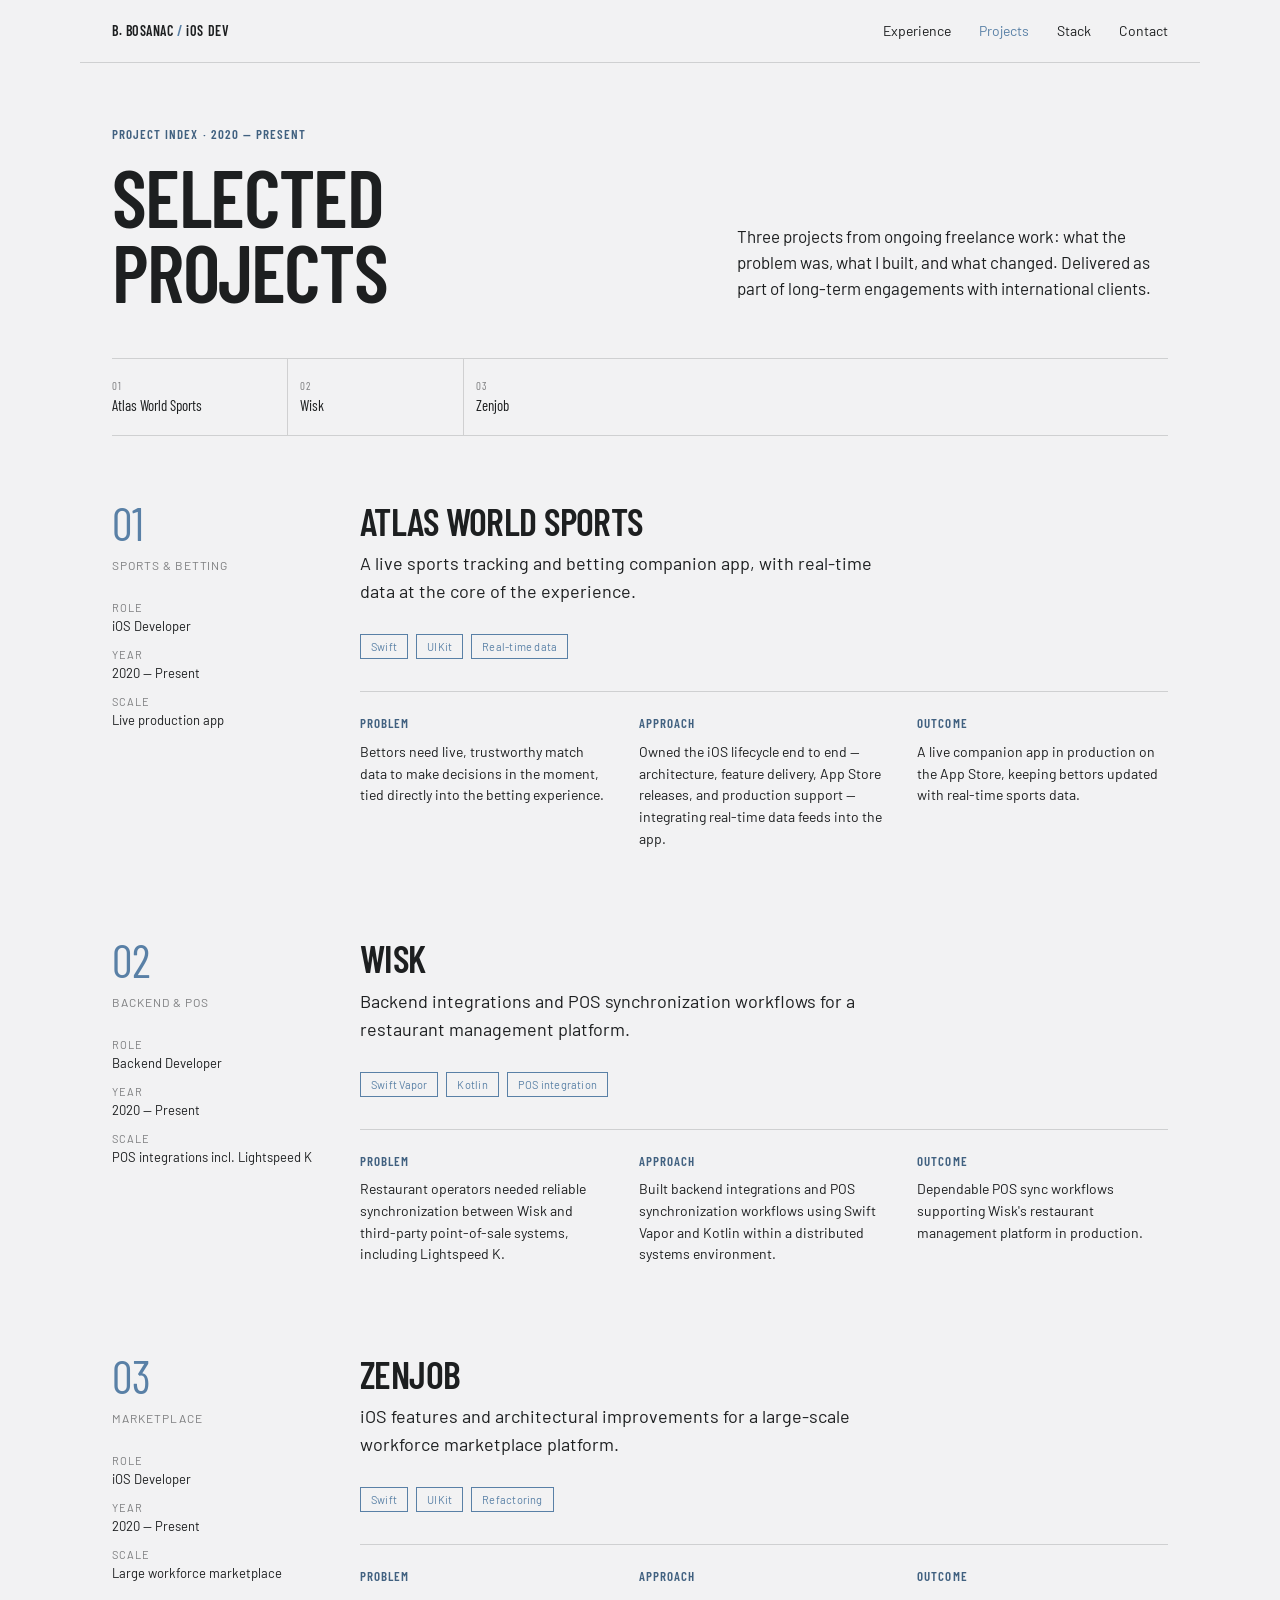
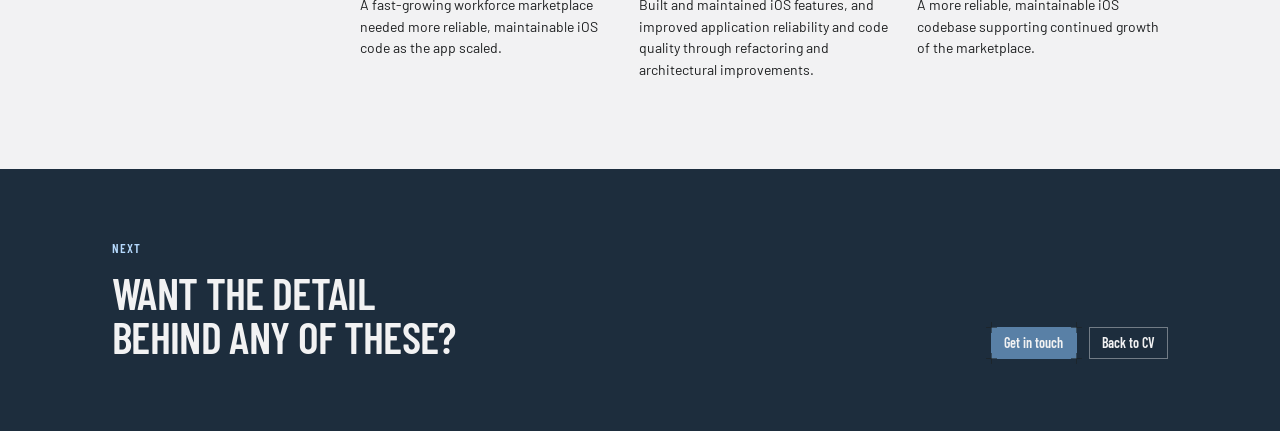
==== projects.html @ 83ad85c8 "Initial version of site" ====
<!DOCTYPE html>
<html lang="en">
<head>
<meta charset="utf-8">
<meta name="viewport" content="width=device-width, initial-scale=1">
<title>Projects — Bojan Bosanac</title>
<meta name="description" content="Three projects in detail: the problem, the approach, and what changed.">
<link rel="stylesheet" href="assets/styles.css">
<link rel="stylesheet" href="assets/site.css">
</head>
<body>
<div class="page">

  <nav class="nav site-nav wrap">
    <a class="nav-brand" href="index.html">B. BOSANAC<span class="slash"> /</span> iOS DEV</a>
    <div class="nav-links">
      <a href="index.html#experience">Experience</a>
      <a href="projects.html" aria-current="page">Projects</a>
      <a href="index.html#stack">Stack</a>
      <a href="index.html#contact">Contact</a>
    </div>
  </nav>

  <header class="wrap proj-header">
    <h6>Project index · 2020 — Present</h6>
    <div class="proj-header-grid">
      <h1 class="proj-title-big">Selected<br>projects</h1>
      <p class="proj-intro">Three projects from ongoing freelance work: what the problem was, what I built, and what changed. Delivered as part of long-term engagements with international clients.</p>
    </div>
  </header>

  <section class="wrap" style="padding-bottom: 64px;">
    <nav class="proj-index" aria-label="Project index">
      <a href="#p1"><span class="num text-muted">01</span>Atlas World Sports</a>
      <a href="#p2"><span class="num text-muted">02</span>Wisk</a>
      <a href="#p3"><span class="num text-muted">03</span>Zenjob</a>
    </nav>
  </section>

  <article id="p1" class="wrap proj">
    <div>
      <div class="proj-num">01</div>
      <div class="proj-kind text-muted">Sports &amp; Betting</div>
      <div class="proj-meta">
        <div><span class="label text-muted">Role</span>iOS Developer</div>
        <div><span class="label text-muted">Year</span>2020 — Present</div>
        <div><span class="label text-muted">Scale</span>Live production app</div>
      </div>
    </div>
    <div>
      <h2 class="proj-name">Atlas World Sports</h2>
      <p class="proj-lede">A live sports tracking and betting companion app, with real-time data at the core of the experience.</p>
      <div class="tag-row">
        <span class="tag tag-outline">Swift</span>
        <span class="tag tag-outline">UIKit</span>
        <span class="tag tag-outline">Real-time data</span>
      </div>
      <div class="pao">
        <div>
          <h6>Problem</h6>
          <p>Bettors need live, trustworthy match data to make decisions in the moment, tied directly into the betting experience.</p>
        </div>
        <div>
          <h6>Approach</h6>
          <p>Owned the iOS lifecycle end to end — architecture, feature delivery, App Store releases, and production support — integrating real-time data feeds into the app.</p>
        </div>
        <div>
          <h6>Outcome</h6>
          <p>A live companion app in production on the App Store, keeping bettors updated with real-time sports data.</p>
        </div>
      </div>
    </div>
  </article>

  <article id="p2" class="wrap proj">
    <div>
      <div class="proj-num">02</div>
      <div class="proj-kind text-muted">Backend &amp; POS</div>
      <div class="proj-meta">
        <div><span class="label text-muted">Role</span>Backend Developer</div>
        <div><span class="label text-muted">Year</span>2020 — Present</div>
        <div><span class="label text-muted">Scale</span>POS integrations incl. Lightspeed K</div>
      </div>
    </div>
    <div>
      <h2 class="proj-name">Wisk</h2>
      <p class="proj-lede">Backend integrations and POS synchronization workflows for a restaurant management platform.</p>
      <div class="tag-row">
        <span class="tag tag-outline">Swift Vapor</span>
        <span class="tag tag-outline">Kotlin</span>
        <span class="tag tag-outline">POS integration</span>
      </div>
      <div class="pao">
        <div>
          <h6>Problem</h6>
          <p>Restaurant operators needed reliable synchronization between Wisk and third-party point-of-sale systems, including Lightspeed K.</p>
        </div>
        <div>
          <h6>Approach</h6>
          <p>Built backend integrations and POS synchronization workflows using Swift Vapor and Kotlin within a distributed systems environment.</p>
        </div>
        <div>
          <h6>Outcome</h6>
          <p>Dependable POS sync workflows supporting Wisk's restaurant management platform in production.</p>
        </div>
      </div>
    </div>
  </article>

  <article id="p3" class="wrap proj">
    <div>
      <div class="proj-num">03</div>
      <div class="proj-kind text-muted">Marketplace</div>
      <div class="proj-meta">
        <div><span class="label text-muted">Role</span>iOS Developer</div>
        <div><span class="label text-muted">Year</span>2020 — Present</div>
        <div><span class="label text-muted">Scale</span>Large workforce marketplace</div>
      </div>
    </div>
    <div>
      <h2 class="proj-name">Zenjob</h2>
      <p class="proj-lede">iOS features and architectural improvements for a large-scale workforce marketplace platform.</p>
      <div class="tag-row">
        <span class="tag tag-outline">Swift</span>
        <span class="tag tag-outline">UIKit</span>
        <span class="tag tag-outline">Refactoring</span>
      </div>
      <div class="pao">
        <div>
          <h6>Problem</h6>
          <p>A fast-growing workforce marketplace needed more reliable, maintainable iOS code as the app scaled.</p>
        </div>
        <div>
          <h6>Approach</h6>
          <p>Built and maintained iOS features, and improved application reliability and code quality through refactoring and architectural improvements.</p>
        </div>
        <div>
          <h6>Outcome</h6>
          <p>A more reliable, maintainable iOS codebase supporting continued growth of the marketplace.</p>
        </div>
      </div>
    </div>
  </article>

  <section class="field-dark cta">
    <div class="wrap">
      <div>
        <h6>Next</h6>
        <h2>Want the detail<br>behind any of these?</h2>
      </div>
      <div class="btn-row">
        <a class="btn btn-primary blueprint" href="index.html#contact">
          Get in touch
          <i class="corner tl"></i><i class="corner tr"></i><i class="corner bl"></i><i class="corner br"></i>
        </a>
        <a class="btn btn-secondary btn-on-dark" href="index.html">Back to CV</a>
      </div>
    </div>
  </section>
</div>
</body>
</html>
---- assets/styles.css ----
/* Industry — design-system tokens and component classes. This file is the source of truth for the system's look; retune it here and see readme.md. */
@import url('https://fonts.googleapis.com/css2?family=Barlow:wght@400;500;700&family=Barlow+Condensed:wght@400;600&display=swap');

:root {
  --color-bg: #f2f2f3;
  --color-surface: #e9e9ea;
  --color-text: #1d1f20;
  --color-accent: #5980a6;
  --color-accent-2: #728fab;
  --color-divider: color-mix(in srgb, #1d1f20 16%, transparent);

  /* Tonal ramps — generated in OKLCH on one shared lightness scale, so the
     same step of any role matches the others in visual value. */
  --color-neutral-100: #f5f5f8;
  --color-neutral-200: #e7e7ea;
  --color-neutral-300: #d4d4d7;
  --color-neutral-400: #b7b7ba;
  --color-neutral-500: #98989b;
  --color-neutral-600: #7a7a7d;
  --color-neutral-700: #5d5d60;
  --color-neutral-800: #424244;
  --color-neutral-900: #2b2b2d;

  --color-accent-100: #eef6ff;
  --color-accent-200: #d6ebff;
  --color-accent-300: #b5d9fd;
  --color-accent-400: #94bce3;
  --color-accent-500: #749dc4;
  --color-accent-600: #597ea3;
  --color-accent-700: #416180;
  --color-accent-800: #2c455d;
  --color-accent-900: #1d2d3d;

  --color-accent-2-100: #eef6ff;
  --color-accent-2-200: #d6ebff;
  --color-accent-2-300: #bdd8f2;
  --color-accent-2-400: #9ebbd8;
  --color-accent-2-500: #7e9cb8;
  --color-accent-2-600: #627d98;
  --color-accent-2-700: #486077;
  --color-accent-2-800: #314457;
  --color-accent-2-900: #1f2d3a;

  --font-heading: "Barlow Condensed", system-ui, sans-serif;
  --font-heading-weight: 600;
  --font-body: "Barlow", system-ui, sans-serif;

  --space-1: 3.4px;
  --space-2: 6.8px;
  --space-3: 10.2px;
  --space-4: 13.6px;
  --space-6: 20.4px;
  --space-8: 27.2px;

  --radius-sm: 2px;
  --radius-md: 4px;
  --radius-lg: 7px;

  /* Elevation — derived from the ground: soft ink-tinted shadows on a
     light theme, a hairline edge + ambient darkness on a dark one. */
  --shadow-sm: 0 1px 2px color-mix(in srgb, #2b2b2d 14%, transparent);
  --shadow-md: 0 3px 10px color-mix(in srgb, #2b2b2d 16%, transparent);
  --shadow-lg: 0 12px 32px color-mix(in srgb, #2b2b2d 22%, transparent);
}

body {
  background: var(--color-bg);
  color: var(--color-text);
  font-family: var(--font-body);
}
h1, h2, h3, h4 { font-family: var(--font-heading); font-weight: var(--font-heading-weight); }

.blueprint {
  position: relative;
  border: 1px solid var(--color-divider);
  border-radius: 0;
}
/* The overlay image treatments (halftone, duotone) clip their overlay
   (overflow:hidden); a blueprint wrapper draws its registration marks
   outside the box, so when both classes share a wrapper the frame must
   win. */
.blueprint.halftone, .blueprint.plate, .blueprint.duotone { overflow: visible; }
.blueprint > .corner {
  position: absolute; width: 11px; height: 11px;
  color: color-mix(in srgb, var(--color-text) 55%, transparent);
}
.blueprint > .corner::before, .blueprint > .corner::after {
  content: ""; position: absolute; background: currentColor;
}
.blueprint > .corner::before { left: 5px; top: 0; width: 1px; height: 100%; }
.blueprint > .corner::after  { top: 5px; left: 0; width: 100%; height: 1px; }
.blueprint > .corner.tl { top: -6px; left: -6px; }
.blueprint > .corner.tr { top: -6px; right: -6px; }
.blueprint > .corner.bl { bottom: -6px; left: -6px; }
.blueprint > .corner.br { bottom: -6px; right: -6px; }

.duotone{position:relative;overflow:hidden}
.duotone::after{content:"";position:absolute;inset:0;pointer-events:none;
  background:var(--color-accent);mix-blend-mode:color}

/* ══════════════════════════════════════════════════════════════════════════
   Components — built with the tokens above. Plain CSS
   on plain HTML: no JavaScript, no build step. Each class is documented in
   readme.md and demonstrated in foundations/ and components/.
   ══════════════════════════════════════════════════════════════════════ */

*, *::before, *::after { box-sizing: border-box; }
body { margin: 0; font-size: 15px; line-height: 1.55; font-weight: 400; }
h1, h2, h3, h4, h5, h6 {
  font-family: var(--font-heading); font-weight: var(--font-heading-weight);
  line-height: 1.12; letter-spacing: -0.015em; margin: 0 0 var(--space-2);
}
h1 { font-size: 42px; }
h2 { font-size: 32px; }
h3 { font-size: 25px; }
h4 { font-size: 20px; }
h5 { font-size: 16px; }
h6 { font-size: 13px; }
h6 { letter-spacing: 0.08em; text-transform: uppercase; }
p { margin: 0 0 var(--space-3); }
a { color: var(--color-accent); text-underline-offset: 3px; }
img { display: block; max-width: 100%; }
figure { margin: 0; }
figcaption {
  font-size: 11px; margin-top: var(--space-1);
  color: color-mix(in srgb, var(--color-text) 55%, transparent);
}
.text-muted { color: color-mix(in srgb, var(--color-text) 55%, transparent); }
:focus { outline: none; }
:focus-visible { outline: 2px solid var(--color-accent); outline-offset: 2px; }
::selection { background: color-mix(in srgb, var(--color-accent) 30%, transparent); }

/* — rules — */
.hr {
  height: 1px; border: 0; margin: var(--space-4) 0;
  background: var(--color-divider);
}

/* — buttons — */
.btn {
  display: inline-flex; align-items: center; justify-content: center; gap: 6px;
  cursor: pointer; text-decoration: none;
  font-family: var(--font-heading); font-weight: var(--font-heading-weight);
  font-size: 14px; line-height: 1.2; color: var(--color-text); /* matches the .input's 14px —
     the pair sits side by side in sign-up rows */
  background: transparent; border: 1px solid transparent;
  padding: var(--space-2) calc(var(--space-3) * 1.2);
  border-radius: var(--radius-md);
}
.btn svg { display: block; }
.btn:disabled { opacity: 0.45; cursor: not-allowed; }
.btn-primary { background: var(--color-accent); color: var(--color-bg); }
.btn-primary:hover { background: var(--color-accent-600); }
.btn-primary:active { background: var(--color-accent-700); }
.btn-secondary { border-color: var(--color-divider); }
.btn-secondary:hover { background: color-mix(in srgb, var(--color-text) 7%, transparent); }
.btn-secondary:active { background: color-mix(in srgb, var(--color-text) 14%, transparent); }
.btn-ghost { color: var(--color-accent); padding-inline: var(--space-1); }
.btn-ghost:hover { background: color-mix(in srgb, var(--color-accent) 10%, transparent); }
.btn-ghost:active { background: color-mix(in srgb, var(--color-accent) 18%, transparent); }
.btn-icon { width: 36px; height: 36px; padding: 0; }
.btn-block { width: 100%; margin-top: var(--space-2); }

/* — forms — */
.field > label {
  display: block; font-size: 12px; margin-bottom: 5px;
  color: color-mix(in srgb, var(--color-text) 70%, transparent);
}
.input {
  width: 100%; min-height: 36px; padding: 6px 10px; font: inherit;
  font-size: 14px; color: var(--color-text); caret-color: var(--color-accent);
  background: var(--color-surface);
  border: 1px solid var(--color-divider); border-radius: var(--radius-md);
}
.input:hover { border-color: color-mix(in srgb, var(--color-text) 45%, transparent); }
.input:focus-visible { border-color: var(--color-accent); outline-offset: 0; }
textarea.input { min-height: 90px; resize: vertical; }
.radio { display: inline-flex; align-items: center; gap: 8px; cursor: pointer; font-size: 14px; }
.radio input, .seg-opt input {
  position: absolute; opacity: 0; width: 0; height: 0; pointer-events: none;
}
.radio .dot {
  width: 16px; height: 16px; flex: none; border-radius: 50%;
  border: 1.5px solid var(--color-divider);
}
.radio:hover .dot { border-color: var(--color-accent); }
.radio input:checked + .dot {
  border-color: var(--color-accent); background: var(--color-accent);
  box-shadow: inset 0 0 0 4px var(--color-bg);
}
.radio input:focus-visible + .dot { outline: 2px solid var(--color-accent); outline-offset: 2px; }
.seg {
  display: inline-flex; overflow: hidden;
  border: 1px solid var(--color-divider); border-radius: var(--radius-md);
}
.seg-opt {
  display: inline-flex; align-items: center; gap: 6px;
  padding: 7px 12px; font-size: 13px; cursor: pointer;
}
.seg-opt + .seg-opt { border-left: 1px solid var(--color-divider); }
.seg-opt:has(input:checked) { background: var(--color-accent); color: var(--color-bg); }
.seg-opt:not(:has(input:checked)):hover { background: color-mix(in srgb, var(--color-text) 7%, transparent); }
.seg-opt:has(input:focus-visible) { outline: 2px solid var(--color-accent); outline-offset: -2px; }

/* — cards — */
.card {
  display: flex; flex-direction: column; gap: var(--space-2);
  padding: var(--space-3); border-radius: var(--radius-md); background: var(--color-surface);
}
.card-kicker { font-size: 10px; letter-spacing: 0.1em; text-transform: uppercase; color: var(--color-accent); }
.card-title {
  font-family: var(--font-heading); font-weight: var(--font-heading-weight);
  font-size: 17px; line-height: 1.2;
}
.card-body { margin: 0; font-size: 13px; opacity: 0.8; flex: 1; }
.card-meta {
  display: flex; align-items: center; gap: 6px; font-size: 11px;
  color: color-mix(in srgb, var(--color-text) 50%, transparent);
}
.elev-sm { box-shadow: var(--shadow-sm); }
.elev-md { box-shadow: var(--shadow-md); }
.elev-lg { box-shadow: var(--shadow-lg); }

/* — tags — */
.tag {
  display: inline-flex; align-items: center; font-size: 11px;
  letter-spacing: 0.02em; padding: 3px 10px;
  border-radius: calc(var(--radius-md) * 0.75);
}
.tag-accent { background: var(--color-accent-100); color: var(--color-accent-800); }
.tag-accent-2 { background: var(--color-accent-2-100); color: var(--color-accent-2-800); }
.tag-neutral { background: var(--color-neutral-100); color: var(--color-neutral-800); }
.tag-outline { border: 1px solid var(--color-accent); color: var(--color-accent); }

/* — navigation — */
.nav {
  display: flex; align-items: center; gap: var(--space-4);
  padding: var(--space-3) var(--space-4);
  border-bottom: none;
}
.nav-brand {
  font-family: var(--font-heading); font-weight: var(--font-heading-weight);
  font-size: 18px; margin-right: auto;
}
.nav a { color: inherit; text-decoration: none; font-size: 14px; }
.nav a:hover, .nav a[aria-current='page'] { color: var(--color-accent); }

/* — tables — */
.table { width: 100%; border-collapse: collapse; font-size: 14px; }
.table th {
  text-align: left; font-size: 11px; letter-spacing: 0.08em; text-transform: uppercase;
  color: color-mix(in srgb, var(--color-text) 60%, transparent);
  padding: var(--space-2); border-bottom: 1px solid var(--color-divider);
}
.table td {
  padding: var(--space-2);
  border-bottom: 1px solid color-mix(in srgb, var(--color-text) 8%, transparent);
}
.table tbody tr:hover { background: color-mix(in srgb, var(--color-text) 4%, transparent); }

/* — dialog — */
.dialog-backdrop {
  position: fixed; inset: 0; display: grid; place-items: center;
  padding: var(--space-4);
  background: color-mix(in srgb, var(--color-neutral-900) 50%, transparent);
}
.dialog {
  width: min(440px, 100%); display: flex; flex-direction: column; gap: var(--space-3);
  padding: var(--space-4); border-radius: var(--radius-lg);
  background: var(--color-surface); box-shadow: var(--shadow-lg);
}
.dialog-title {
  font-family: var(--font-heading); font-weight: var(--font-heading-weight);
  font-size: 20px;
}
.dialog-body { font-size: 14px; opacity: 0.85; }
.dialog-actions { display: flex; justify-content: flex-end; gap: var(--space-2); margin-top: var(--space-2); }

/* — blueprint frame: components are wireframe objects (see .blueprint
     and .corner above) — square, transparent, hairline-bordered — */
.card, .btn, .input, .tag, .seg, .dialog { border-radius: 0; }
.card, .dialog { background: transparent; border: 1px solid var(--color-divider); }
.btn { border: 1px solid var(--color-divider); }
.btn-primary { border-color: var(--color-accent); }
.btn-ghost { border-color: transparent; }
---- assets/site.css ----
/* ==========================================================================
   Site layout — the page-level styles for the CV and Projects pages.
   The look (colors, type, components) comes from styles.css, the Industry
   design system. Nothing here redefines a token; it only lays pages out.
   ========================================================================== */

html { scroll-behavior: smooth; }
@media (prefers-reduced-motion: reduce) {
  html { scroll-behavior: auto; }
}

body { margin: 0; }
a:hover { color: var(--color-accent-700); }

.page {
  background: var(--color-bg);
  color: var(--color-text);
  font-family: var(--font-body);
  min-height: 100vh;
}

/* The 1120px measure every band sits inside. */
.wrap {
  max-width: 1120px;
  margin: 0 auto;
  padding-left: 32px;
  padding-right: 32px;
}

.section { padding-bottom: 96px; }

/* — nav ------------------------------------------------------------------ */

.site-nav {
  display: flex;
  align-items: center;
  gap: 28px;
  padding-top: 20px;
  padding-bottom: 20px;
  border-bottom: 1px solid var(--color-divider);
}
.site-nav .nav-brand {
  margin-right: auto;
  letter-spacing: 0.04em;
  color: inherit;
  text-decoration: none;
}
.site-nav .nav-brand .slash { color: var(--color-accent); }
.nav-links {
  display: flex;
  align-items: center;
  gap: 28px;
  flex-wrap: wrap;
}
.nav-cta { margin-left: 8px; }

/* — hero ----------------------------------------------------------------- */

.hero {
  display: grid;
  grid-template-columns: 1.55fr 1fr;
  gap: 56px;
  align-items: start;
  padding-top: 72px;
  padding-bottom: 56px;
}
.hero-eyebrow {
  display: flex;
  align-items: center;
  gap: 12px;
  margin-bottom: 20px;
  flex-wrap: wrap;
}
.hero-eyebrow h6 { margin: 0; color: var(--color-accent-700); }
.rule-short {
  flex: 1;
  height: 1px;
  background: var(--color-divider);
  max-width: 120px;
}
.hero-name {
  font-size: clamp(44px, 9.4vw, 92px);
  line-height: 0.94;
  letter-spacing: -0.02em;
  margin: 0 0 24px;
  text-transform: uppercase;
}
.hero-lede {
  font-size: 19px;
  line-height: 1.5;
  max-width: 46ch;
  margin: 0 0 24px;
  text-wrap: pretty;
}
.tag-row {
  display: flex;
  flex-wrap: wrap;
  gap: 8px;
  margin-bottom: 32px;
}
.btn-row {
  display: flex;
  flex-wrap: wrap;
  gap: 12px;
}
.hero-portrait {
  width: 100%;
  aspect-ratio: 4 / 5;
}
.hero-portrait img {
  width: 100%;
  height: 100%;
  object-fit: cover;
}

/* — stats band ----------------------------------------------------------- */

.stats {
  display: grid;
  grid-template-columns: repeat(4, 1fr);
  border-top: 1px solid var(--color-divider);
  border-bottom: 1px solid var(--color-divider);
}
.stat {
  padding: 24px 20px;
  border-right: 1px solid var(--color-divider);
}
.stat:first-child { padding-left: 0; }
.stat:last-child { padding-right: 0; border-right: 0; }
.stat-value {
  font-family: var(--font-heading);
  font-size: 40px;
  line-height: 1;
}
.stat-value .unit { font-size: 22px; }
.stat-label {
  font-size: 12px;
  letter-spacing: 0.08em;
  text-transform: uppercase;
  margin-top: 6px;
}

/* — section headers ------------------------------------------------------ */

.section-head {
  display: flex;
  align-items: baseline;
  gap: 16px;
  margin-bottom: 40px;
  flex-wrap: wrap;
}
.section-head h2 {
  margin: 0;
  text-transform: uppercase;
  letter-spacing: -0.01em;
}
.rule-fill {
  flex: 1;
  min-width: 40px;
  height: 1px;
  background: var(--color-divider);
}
.section-num {
  font-size: 12px;
  letter-spacing: 0.08em;
}
.section-link {
  font-size: 14px;
  font-family: var(--font-heading);
  text-decoration: none;
}

/* — experience ----------------------------------------------------------- */

.xp-row {
  display: grid;
  grid-template-columns: 200px 1fr 1fr;
  gap: 40px;
  padding: 28px 0;
  border-top: 1px solid var(--color-divider);
}
.xp-row:last-child { border-bottom: 1px solid var(--color-divider); }
.xp-period {
  font-family: var(--font-heading);
  font-size: 20px;
}
.xp-kind {
  font-size: 12px;
  letter-spacing: 0.06em;
  text-transform: uppercase;
  margin-top: 4px;
}
.xp-role { margin: 0 0 4px; }
.xp-org {
  color: var(--color-accent-700);
  font-size: 14px;
}
.xp-notes { font-size: 14px; }
.xp-notes p { margin: 0 0 8px; }
.xp-notes p:last-child { margin-bottom: 0; }

/* — project card grid ---------------------------------------------------- */

.card-grid {
  display: grid;
  grid-template-columns: repeat(3, 1fr);
  gap: 28px;
}
.card-grid .card { padding: 24px; }
.card-grid .card-title { font-size: 21px; }
.card-grid .card-body { font-size: 14px; }
a.card {
  color: inherit;
  text-decoration: none;
}
a.card:hover { border-color: var(--color-accent); }
a.card:hover .card-title { color: var(--color-accent-700); }

/* — stack ---------------------------------------------------------------- */

.stack-grid {
  display: grid;
  grid-template-columns: repeat(4, 1fr);
  gap: 40px;
}
.stack-grid h6 {
  color: var(--color-accent-700);
  margin-bottom: 14px;
}
.stack-list {
  display: grid;
  gap: 8px;
  font-size: 14px;
}

/* — talks table ---------------------------------------------------------- */

.talks .year {
  width: 90px;
  font-family: var(--font-heading);
  font-size: 16px;
}
.talks .venue { width: 200px; }

/* — dark fields (contact, closing CTA) ----------------------------------- */

.field-dark {
  background: var(--color-accent-900);
  color: var(--color-bg);
}
.field-dark h6 { color: var(--color-accent-300); }
.contact { margin-top: 24px; }
.contact .wrap {
  padding-top: 88px;
  padding-bottom: 88px;
}
.contact-grid {
  display: grid;
  grid-template-columns: 1.4fr 1fr;
  gap: 64px;
  align-items: end;
}
.contact-heading {
  font-size: clamp(32px, 6vw, 54px);
  line-height: 1;
  margin: 0 0 20px;
  text-transform: uppercase;
}
.contact-lede {
  max-width: 44ch;
  margin: 0;
  opacity: 0.8;
}
.contact-links {
  display: grid;
  gap: 14px;
  font-size: 15px;
}
.contact-links a {
  color: var(--color-bg);
  text-decoration: none;
  border-bottom: 1px solid rgba(242, 242, 243, 0.3);
  padding-bottom: 8px;
  word-break: break-word;
}
.contact-links a:hover { border-bottom-color: var(--color-bg); }
.contact-links .btn {
  margin-top: 12px;
  justify-self: start;
  border-bottom-width: 1px;
}
.contact-foot {
  display: flex;
  flex-wrap: wrap;
  gap: 24px;
  margin-top: 72px;
  padding-top: 20px;
  border-top: 1px solid rgba(242, 242, 243, 0.2);
  font-size: 12px;
  letter-spacing: 0.06em;
  text-transform: uppercase;
  opacity: 0.6;
}
.contact-foot .right { margin-left: auto; }
.btn-on-dark {
  color: var(--color-bg);
  border-color: rgba(242, 242, 243, 0.4);
}
.btn-on-dark:hover { background: rgba(242, 242, 243, 0.12); }

/* — projects page -------------------------------------------------------- */

.proj-header {
  padding-top: 64px;
  padding-bottom: 48px;
}
.proj-header h6 {
  color: var(--color-accent-700);
  margin-bottom: 18px;
}
.proj-header-grid {
  display: grid;
  grid-template-columns: 1.3fr 1fr;
  gap: 64px;
  align-items: end;
}
.proj-title-big {
  font-size: clamp(40px, 8.4vw, 80px);
  line-height: 0.94;
  letter-spacing: -0.02em;
  margin: 0;
  text-transform: uppercase;
}
.proj-intro {
  font-size: 17px;
  line-height: 1.55;
  margin: 0 0 8px;
  text-wrap: pretty;
}

.proj-index {
  display: grid;
  grid-template-columns: repeat(6, 1fr);
  border-top: 1px solid var(--color-divider);
  border-bottom: 1px solid var(--color-divider);
}
.proj-index a {
  padding: 18px 12px;
  border-right: 1px solid var(--color-divider);
  font-family: var(--font-heading);
  font-size: 15px;
  text-decoration: none;
  color: inherit;
}
.proj-index a:first-child { padding-left: 0; }
.proj-index a:last-child { padding-right: 0; border-right: 0; }
.proj-index .num {
  display: block;
  font-size: 11px;
  letter-spacing: 0.08em;
}

.proj {
  display: grid;
  grid-template-columns: 200px 1fr;
  gap: 48px;
  padding-bottom: 88px;
  scroll-margin-top: 24px;
}
.proj-num {
  font-family: var(--font-heading);
  font-size: 46px;
  line-height: 1;
  color: var(--color-accent);
}
.proj-kind {
  font-size: 12px;
  letter-spacing: 0.08em;
  text-transform: uppercase;
  margin-top: 10px;
}
.proj-meta {
  margin-top: 24px;
  display: grid;
  gap: 10px;
  font-size: 13px;
}
.proj-meta .label {
  display: block;
  font-size: 11px;
  letter-spacing: 0.08em;
  text-transform: uppercase;
}
.proj-name {
  margin: 0 0 8px;
  font-size: clamp(28px, 4.6vw, 38px);
  text-transform: uppercase;
}
.proj-lede {
  font-size: 18px;
  max-width: 52ch;
  margin: 0 0 28px;
}
.pao {
  display: grid;
  grid-template-columns: repeat(3, 1fr);
  gap: 28px;
  border-top: 1px solid var(--color-divider);
  padding-top: 24px;
}
.pao h6 {
  color: var(--color-accent-700);
  margin-bottom: 10px;
}
.pao p {
  font-size: 14px;
  margin: 0;
}
.proj .btn-row { margin-top: 28px; }

.cta .wrap {
  padding-top: 72px;
  padding-bottom: 72px;
  display: flex;
  align-items: end;
  gap: 48px;
  flex-wrap: wrap;
}
.cta h6 { margin-bottom: 16px; }
.cta h2 {
  font-size: clamp(28px, 5vw, 44px);
  line-height: 1;
  margin: 0;
  text-transform: uppercase;
}
.cta .btn-row { margin-left: auto; }

/* ==========================================================================
   Responsive — the prototypes were drawn at desktop width only; this is the
   breakdown the handoff recommends.
   ========================================================================== */

@media (max-width: 1180px) {
  .wrap { padding-left: 24px; padding-right: 24px; }
}

@media (max-width: 980px) {
  .card-grid { grid-template-columns: repeat(2, 1fr); }
}

@media (max-width: 900px) {
  .hero {
    grid-template-columns: 1fr;
    gap: 40px;
    padding-top: 48px;
  }
  .hero-portrait {
    max-width: 340px;
    aspect-ratio: 4 / 5;
  }
  .proj-header-grid {
    grid-template-columns: 1fr;
    gap: 28px;
  }
  .contact-grid {
    grid-template-columns: 1fr;
    gap: 40px;
    align-items: start;
  }
  .contact .wrap { padding-top: 64px; padding-bottom: 64px; }
  .contact-foot { margin-top: 48px; }
  .cta .btn-row { margin-left: 0; }
}

@media (max-width: 860px) {
  .section { padding-bottom: 72px; }
  .xp-row {
    grid-template-columns: 1fr;
    gap: 14px;
  }
  .stack-grid { grid-template-columns: repeat(2, 1fr); gap: 32px; }
  .proj {
    grid-template-columns: 1fr;
    gap: 24px;
    padding-bottom: 64px;
  }
  .proj-meta {
    grid-template-columns: repeat(3, 1fr);
    margin-top: 16px;
  }
  .pao { grid-template-columns: 1fr; gap: 20px; }
}

@media (max-width: 760px) {
  .stats { grid-template-columns: repeat(2, 1fr); }
  .stat { border-bottom: 1px solid var(--color-divider); }
  .stat:nth-child(2n) { padding-right: 0; border-right: 0; }
  .stat:nth-child(2n + 1) { padding-left: 0; }
  .stat:nth-last-child(-n + 2) { border-bottom: 0; }
  .proj-index { grid-template-columns: repeat(3, 1fr); }
  .proj-index a:nth-child(3n) { border-right: 0; padding-right: 0; }
  .proj-index a:nth-child(3n + 1) { padding-left: 0; }
  .proj-index a:nth-child(-n + 3) { border-bottom: 1px solid var(--color-divider); }
}

@media (max-width: 700px) {
  /* Stack each talk as year → title → venue instead of three columns. */
  .talks table, .talks tbody, .talks tr, .talks td { display: block; width: auto; }
  .talks tr {
    padding: 14px 0;
    border-bottom: 1px solid color-mix(in srgb, var(--color-text) 8%, transparent);
  }
  .talks td { border: 0; padding: 0; }
  .talks .year { width: auto; }
  .talks .venue { width: auto; margin-top: 2px; font-size: 13px; }
}

@media (max-width: 620px) {
  .site-nav {
    flex-wrap: wrap;
    gap: 16px;
    row-gap: 14px;
  }
  .site-nav .nav-brand { margin-right: 0; width: 100%; }
  .nav-links { gap: 18px; }
  .nav-cta { margin-left: 0; }
  .card-grid { grid-template-columns: 1fr; gap: 20px; }
  .stack-grid { grid-template-columns: 1fr; gap: 28px; }
  .proj-index { grid-template-columns: repeat(2, 1fr); }
  .proj-index a:nth-child(n) {
    border-right: 1px solid var(--color-divider);
    border-bottom: 1px solid var(--color-divider);
    padding-left: 12px;
    padding-right: 12px;
  }
  .proj-index a:nth-child(2n) { border-right: 0; padding-right: 0; }
  .proj-index a:nth-child(2n + 1) { padding-left: 0; }
  .proj-index a:nth-last-child(-n + 2) { border-bottom: 0; }
  .proj-meta { grid-template-columns: 1fr; gap: 8px; }
  .hero-lede { font-size: 17px; }
  .btn-row .btn { flex: 1 1 auto; }
}

@media (max-width: 480px) {
  .stats { grid-template-columns: 1fr; }
  .stat {
    padding-left: 0;
    padding-right: 0;
    border-right: 0;
    border-bottom: 1px solid var(--color-divider);
  }
  .stat:last-child { border-bottom: 0; }
}

/* — print: the CV page should print cleanly ------------------------------ */

@media print {
  .site-nav, .cta, .btn { display: none; }
  .page, .field-dark { background: #fff; color: #000; }
  .wrap { max-width: none; padding: 0; }
  .section { padding-bottom: 24px; }
}
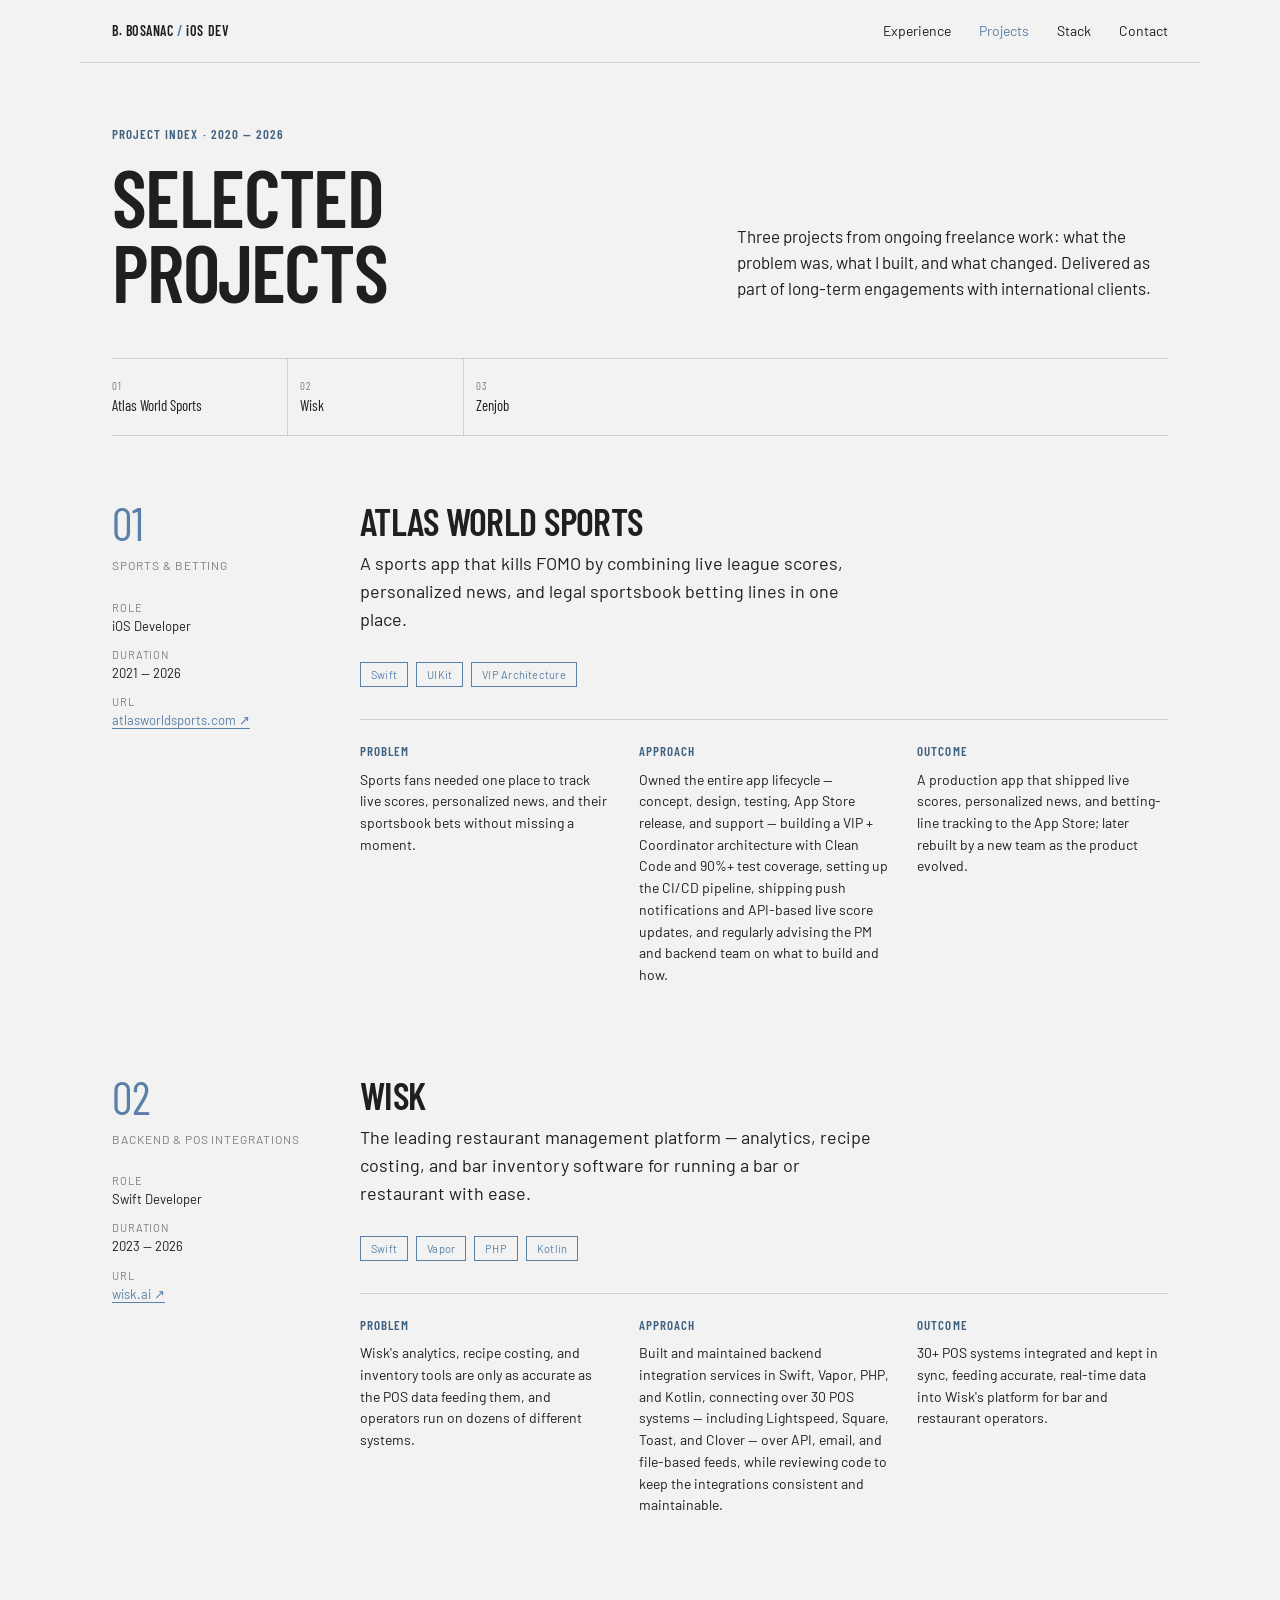
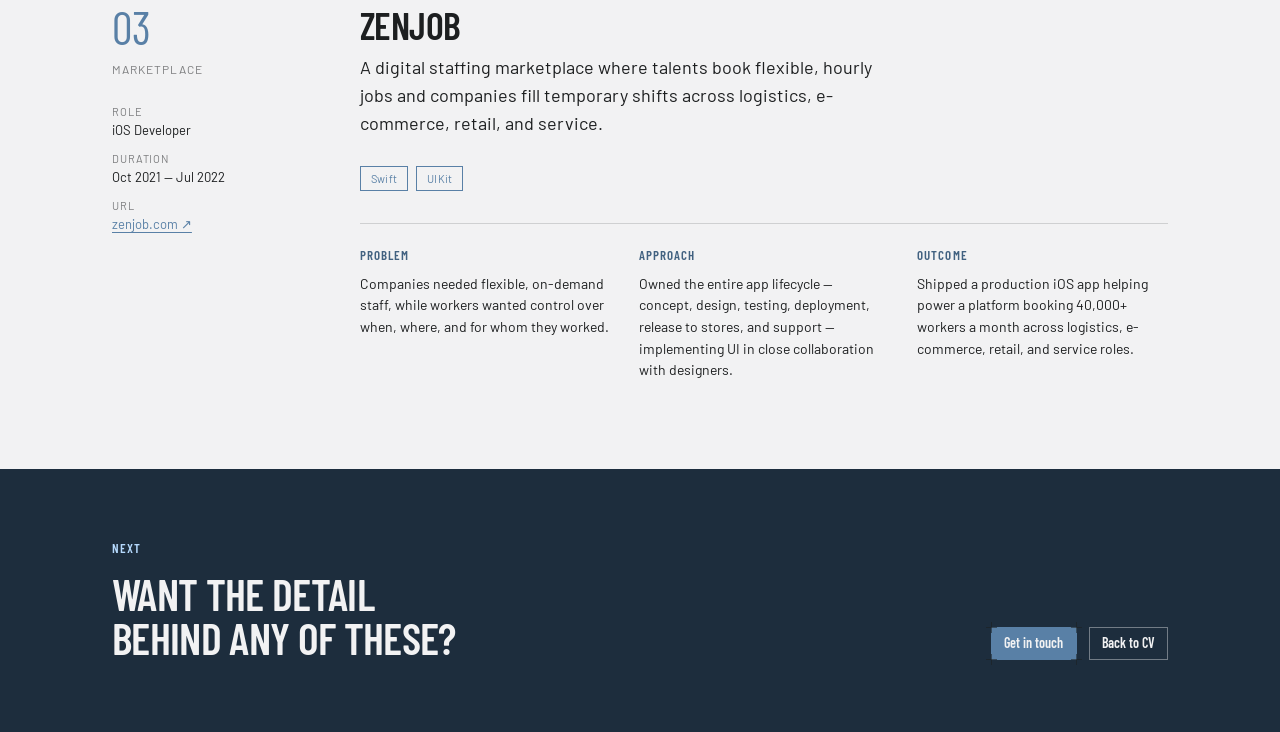
==== commit 21a6dc77: "Improvements" ====
--- a/projects.html
+++ b/projects.html
@@ -7,6 +7,38 @@
 <meta name="description" content="Three projects in detail: the problem, the approach, and what changed.">
 <link rel="stylesheet" href="assets/styles.css">
 <link rel="stylesheet" href="assets/site.css">
+<script type="application/ld+json">
+{
+  "@context": "https://schema.org",
+  "@type": "ItemList",
+  "itemListElement": [
+    {
+      "@type": "CreativeWork",
+      "position": 1,
+      "name": "Atlas World Sports",
+      "url": "https://bosanacbojan.github.io/projects.html#p1",
+      "about": "Sports app combining live league scores, personalized news, and sportsbook betting lines.",
+      "creator": { "@type": "Person", "name": "Bojan Bosanac" }
+    },
+    {
+      "@type": "CreativeWork",
+      "position": 2,
+      "name": "Wisk",
+      "url": "https://bosanacbojan.github.io/projects.html#p2",
+      "about": "Restaurant management platform backend integrations across 30+ POS systems.",
+      "creator": { "@type": "Person", "name": "Bojan Bosanac" }
+    },
+    {
+      "@type": "CreativeWork",
+      "position": 3,
+      "name": "Zenjob",
+      "url": "https://bosanacbojan.github.io/projects.html#p3",
+      "about": "Digital staffing marketplace iOS app for on-demand shift booking.",
+      "creator": { "@type": "Person", "name": "Bojan Bosanac" }
+    }
+  ]
+}
+</script>
 </head>
 <body>
 <div class="page">
@@ -22,7 +54,7 @@
   </nav>
 
   <header class="wrap proj-header">
-    <h6>Project index · 2020 — Present</h6>
+    <h6>Project index · 2020 — 2026</h6>
     <div class="proj-header-grid">
       <h1 class="proj-title-big">Selected<br>projects</h1>
       <p class="proj-intro">Three projects from ongoing freelance work: what the problem was, what I built, and what changed. Delivered as part of long-term engagements with international clients.</p>
@@ -43,30 +75,30 @@
       <div class="proj-kind text-muted">Sports &amp; Betting</div>
       <div class="proj-meta">
         <div><span class="label text-muted">Role</span>iOS Developer</div>
-        <div><span class="label text-muted">Year</span>2020 — Present</div>
-        <div><span class="label text-muted">Scale</span>Live production app</div>
+        <div><span class="label text-muted">Duration</span>2021 — 2026</div>
+        <div><span class="label text-muted">URL</span><a href="https://atlasworldsports.com/" target="_blank" rel="noopener">atlasworldsports.com ↗</a></div>
       </div>
     </div>
     <div>
       <h2 class="proj-name">Atlas World Sports</h2>
-      <p class="proj-lede">A live sports tracking and betting companion app, with real-time data at the core of the experience.</p>
+      <p class="proj-lede">A sports app that kills FOMO by combining live league scores, personalized news, and legal sportsbook betting lines in one place.</p>
       <div class="tag-row">
         <span class="tag tag-outline">Swift</span>
         <span class="tag tag-outline">UIKit</span>
-        <span class="tag tag-outline">Real-time data</span>
+        <span class="tag tag-outline">VIP Architecture</span>
       </div>
       <div class="pao">
         <div>
           <h6>Problem</h6>
-          <p>Bettors need live, trustworthy match data to make decisions in the moment, tied directly into the betting experience.</p>
+          <p>Sports fans needed one place to track live scores, personalized news, and their sportsbook bets without missing a moment.</p>
         </div>
         <div>
           <h6>Approach</h6>
-          <p>Owned the iOS lifecycle end to end — architecture, feature delivery, App Store releases, and production support — integrating real-time data feeds into the app.</p>
+          <p>Owned the entire app lifecycle — concept, design, testing, App Store release, and support — building a VIP + Coordinator architecture with Clean Code and 90%+ test coverage, setting up the CI/CD pipeline, shipping push notifications and API-based live score updates, and regularly advising the PM and backend team on what to build and how.</p>
         </div>
         <div>
           <h6>Outcome</h6>
-          <p>A live companion app in production on the App Store, keeping bettors updated with real-time sports data.</p>
+          <p>A production app that shipped live scores, personalized news, and betting-line tracking to the App Store; later rebuilt by a new team as the product evolved.</p>
         </div>
       </div>
     </div>
@@ -75,33 +107,34 @@
   <article id="p2" class="wrap proj">
     <div>
       <div class="proj-num">02</div>
-      <div class="proj-kind text-muted">Backend &amp; POS</div>
+      <div class="proj-kind text-muted">Backend &amp; POS Integrations</div>
       <div class="proj-meta">
-        <div><span class="label text-muted">Role</span>Backend Developer</div>
-        <div><span class="label text-muted">Year</span>2020 — Present</div>
-        <div><span class="label text-muted">Scale</span>POS integrations incl. Lightspeed K</div>
+        <div><span class="label text-muted">Role</span>Swift Developer</div>
+        <div><span class="label text-muted">Duration</span>2023 — 2026</div>
+        <div><span class="label text-muted">URL</span><a href="https://www.wisk.ai/" target="_blank" rel="noopener">wisk.ai ↗</a></div>
       </div>
     </div>
     <div>
       <h2 class="proj-name">Wisk</h2>
-      <p class="proj-lede">Backend integrations and POS synchronization workflows for a restaurant management platform.</p>
+      <p class="proj-lede">The leading restaurant management platform — analytics, recipe costing, and bar inventory software for running a bar or restaurant with ease.</p>
       <div class="tag-row">
-        <span class="tag tag-outline">Swift Vapor</span>
+        <span class="tag tag-outline">Swift</span>
+        <span class="tag tag-outline">Vapor</span>
+        <span class="tag tag-outline">PHP</span>
         <span class="tag tag-outline">Kotlin</span>
-        <span class="tag tag-outline">POS integration</span>
       </div>
       <div class="pao">
         <div>
           <h6>Problem</h6>
-          <p>Restaurant operators needed reliable synchronization between Wisk and third-party point-of-sale systems, including Lightspeed K.</p>
+          <p>Wisk's analytics, recipe costing, and inventory tools are only as accurate as the POS data feeding them, and operators run on dozens of different systems.</p>
         </div>
         <div>
           <h6>Approach</h6>
-          <p>Built backend integrations and POS synchronization workflows using Swift Vapor and Kotlin within a distributed systems environment.</p>
+          <p>Built and maintained backend integration services in Swift, Vapor, PHP, and Kotlin, connecting over 30 POS systems — including Lightspeed, Square, Toast, and Clover — over API, email, and file-based feeds, while reviewing code to keep the integrations consistent and maintainable.</p>
         </div>
         <div>
           <h6>Outcome</h6>
-          <p>Dependable POS sync workflows supporting Wisk's restaurant management platform in production.</p>
+          <p>30+ POS systems integrated and kept in sync, feeding accurate, real-time data into Wisk's platform for bar and restaurant operators.</p>
         </div>
       </div>
     </div>
@@ -113,30 +146,29 @@
       <div class="proj-kind text-muted">Marketplace</div>
       <div class="proj-meta">
         <div><span class="label text-muted">Role</span>iOS Developer</div>
-        <div><span class="label text-muted">Year</span>2020 — Present</div>
-        <div><span class="label text-muted">Scale</span>Large workforce marketplace</div>
+        <div><span class="label text-muted">Duration</span>Oct 2021 — Jul 2022</div>
+        <div><span class="label text-muted">URL</span><a href="https://www.zenjob.com/en/" target="_blank" rel="noopener">zenjob.com ↗</a></div>
       </div>
     </div>
     <div>
       <h2 class="proj-name">Zenjob</h2>
-      <p class="proj-lede">iOS features and architectural improvements for a large-scale workforce marketplace platform.</p>
+      <p class="proj-lede">A digital staffing marketplace where talents book flexible, hourly jobs and companies fill temporary shifts across logistics, e-commerce, retail, and service.</p>
       <div class="tag-row">
         <span class="tag tag-outline">Swift</span>
         <span class="tag tag-outline">UIKit</span>
-        <span class="tag tag-outline">Refactoring</span>
       </div>
       <div class="pao">
         <div>
           <h6>Problem</h6>
-          <p>A fast-growing workforce marketplace needed more reliable, maintainable iOS code as the app scaled.</p>
+          <p>Companies needed flexible, on-demand staff, while workers wanted control over when, where, and for whom they worked.</p>
         </div>
         <div>
           <h6>Approach</h6>
-          <p>Built and maintained iOS features, and improved application reliability and code quality through refactoring and architectural improvements.</p>
+          <p>Owned the entire app lifecycle — concept, design, testing, deployment, release to stores, and support — implementing UI in close collaboration with designers.</p>
         </div>
         <div>
           <h6>Outcome</h6>
-          <p>A more reliable, maintainable iOS codebase supporting continued growth of the marketplace.</p>
+          <p>Shipped a production iOS app helping power a platform booking 40,000+ workers a month across logistics, e-commerce, retail, and service roles.</p>
         </div>
       </div>
     </div>
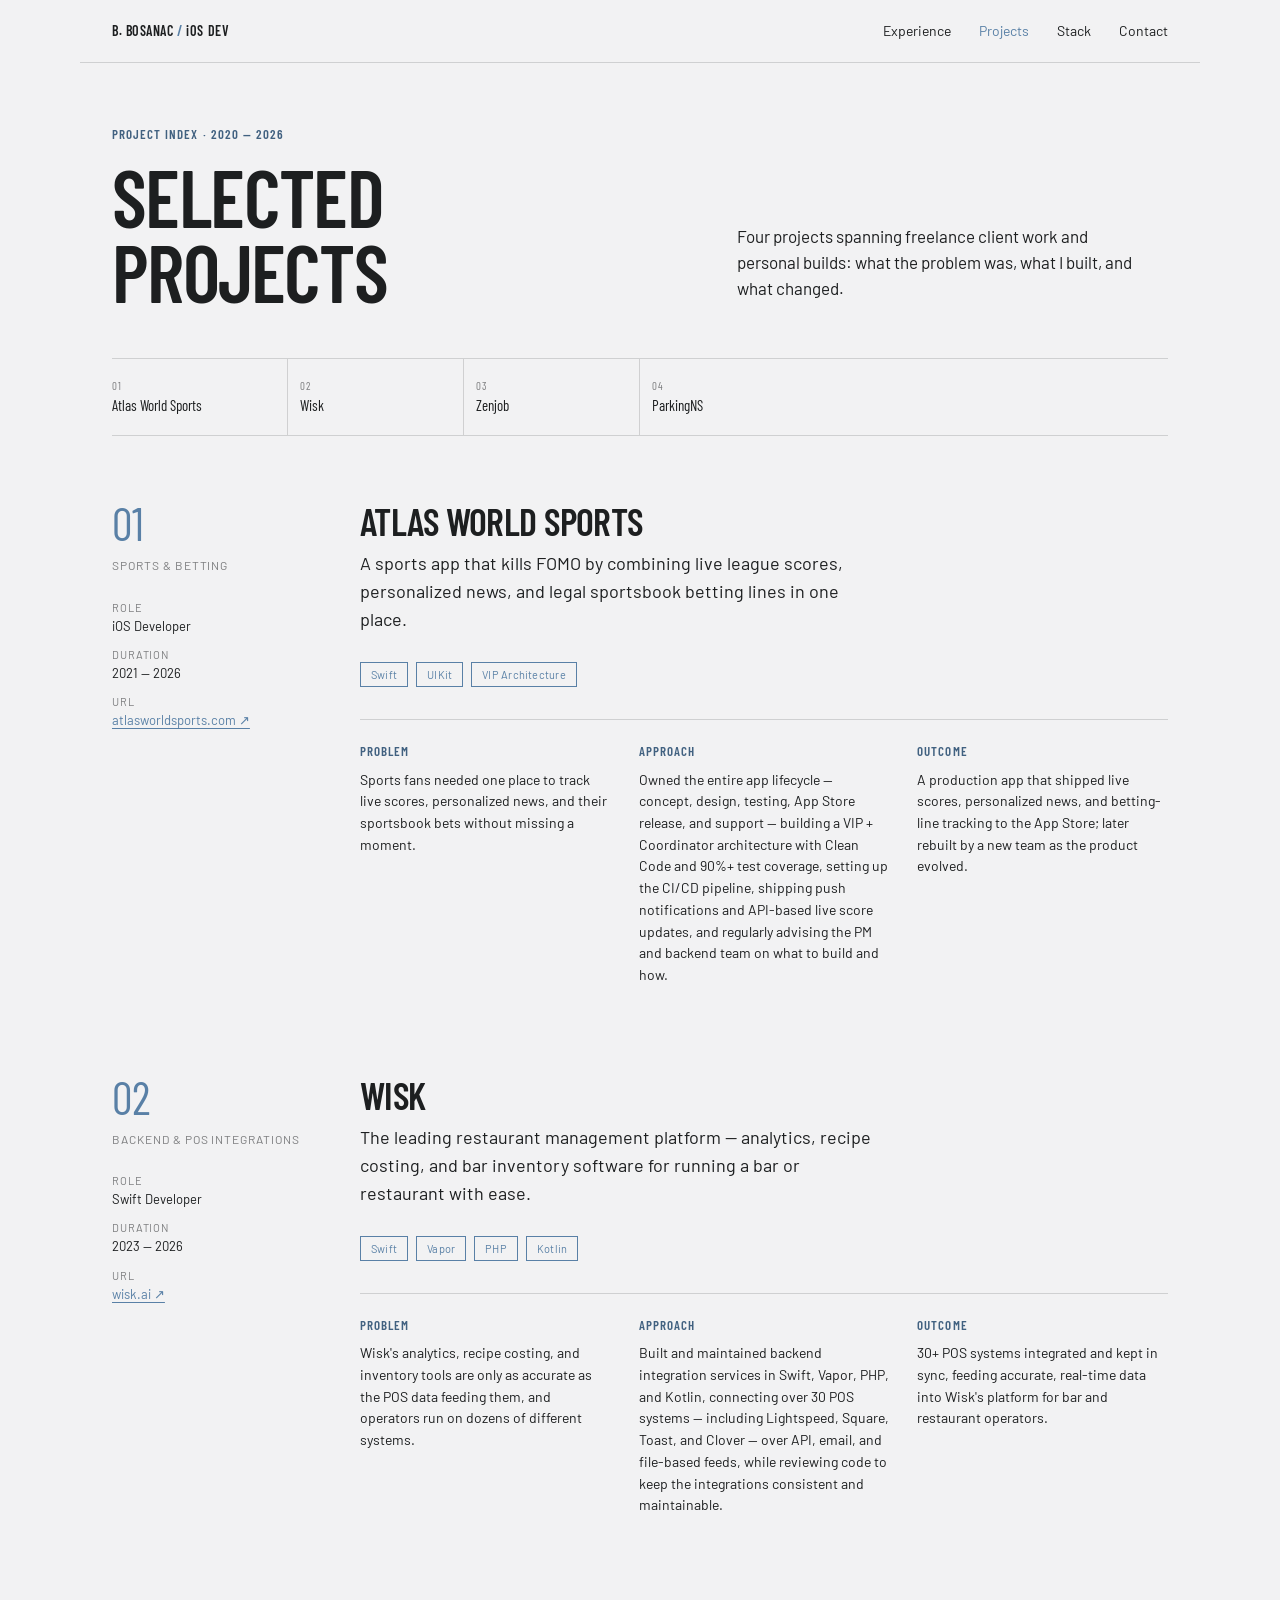
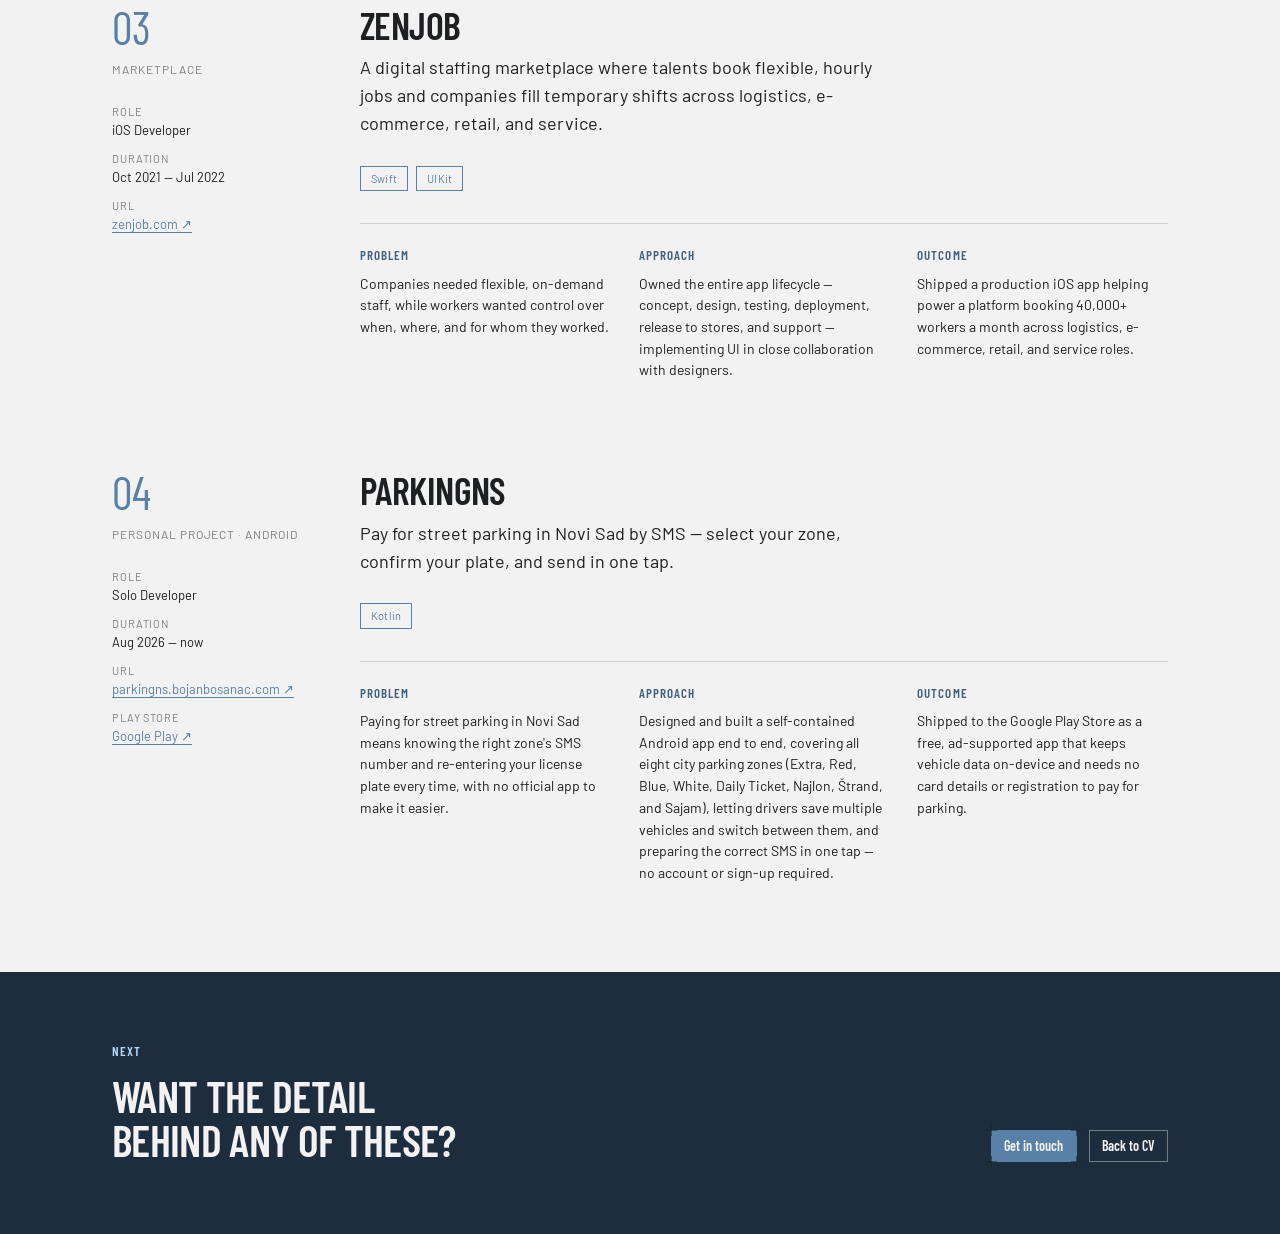
==== commit e8b596c5: "Add ParkingNS as fourth project Personal Android app for paying Novi Sad street parking by SMS, adde" ====
--- a/projects.html
+++ b/projects.html
@@ -4,7 +4,7 @@
 <meta charset="utf-8">
 <meta name="viewport" content="width=device-width, initial-scale=1">
 <title>Projects — Bojan Bosanac</title>
-<meta name="description" content="Three projects in detail: the problem, the approach, and what changed.">
+<meta name="description" content="Four projects in detail: the problem, the approach, and what changed.">
 <link rel="stylesheet" href="assets/styles.css">
 <link rel="stylesheet" href="assets/site.css">
 <script type="application/ld+json">
@@ -35,6 +35,14 @@
       "url": "https://bosanacbojan.github.io/projects.html#p3",
       "about": "Digital staffing marketplace iOS app for on-demand shift booking.",
       "creator": { "@type": "Person", "name": "Bojan Bosanac" }
+    },
+    {
+      "@type": "CreativeWork",
+      "position": 4,
+      "name": "ParkingNS",
+      "url": "https://bosanacbojan.github.io/projects.html#p4",
+      "about": "Personal Android app for paying street parking in Novi Sad by SMS.",
+      "creator": { "@type": "Person", "name": "Bojan Bosanac" }
     }
   ]
 }
@@ -57,7 +65,7 @@
     <h6>Project index · 2020 — 2026</h6>
     <div class="proj-header-grid">
       <h1 class="proj-title-big">Selected<br>projects</h1>
-      <p class="proj-intro">Three projects from ongoing freelance work: what the problem was, what I built, and what changed. Delivered as part of long-term engagements with international clients.</p>
+      <p class="proj-intro">Four projects spanning freelance client work and personal builds: what the problem was, what I built, and what changed.</p>
     </div>
   </header>
 
@@ -66,6 +74,7 @@
       <a href="#p1"><span class="num text-muted">01</span>Atlas World Sports</a>
       <a href="#p2"><span class="num text-muted">02</span>Wisk</a>
       <a href="#p3"><span class="num text-muted">03</span>Zenjob</a>
+      <a href="#p4"><span class="num text-muted">04</span>ParkingNS</a>
     </nav>
   </section>
 
@@ -169,6 +178,40 @@
         <div>
           <h6>Outcome</h6>
           <p>Shipped a production iOS app helping power a platform booking 40,000+ workers a month across logistics, e-commerce, retail, and service roles.</p>
+        </div>
+      </div>
+    </div>
+  </article>
+
+  <article id="p4" class="wrap proj">
+    <div>
+      <div class="proj-num">04</div>
+      <div class="proj-kind text-muted">Personal Project · Android</div>
+      <div class="proj-meta">
+        <div><span class="label text-muted">Role</span>Solo Developer</div>
+        <div><span class="label text-muted">Duration</span>Aug 2026 — now</div>
+        <div><span class="label text-muted">URL</span><a href="https://parkingns.bojanbosanac.com/" target="_blank" rel="noopener">parkingns.bojanbosanac.com ↗</a></div>
+        <div><span class="label text-muted">Play Store</span><a href="https://play.google.com/store/apps/details?id=com.bbosanac.parkingns" target="_blank" rel="noopener">Google Play ↗</a></div>
+      </div>
+    </div>
+    <div>
+      <h2 class="proj-name">ParkingNS</h2>
+      <p class="proj-lede">Pay for street parking in Novi Sad by SMS — select your zone, confirm your plate, and send in one tap.</p>
+      <div class="tag-row">
+        <span class="tag tag-outline">Kotlin</span>
+      </div>
+      <div class="pao">
+        <div>
+          <h6>Problem</h6>
+          <p>Paying for street parking in Novi Sad means knowing the right zone's SMS number and re-entering your license plate every time, with no official app to make it easier.</p>
+        </div>
+        <div>
+          <h6>Approach</h6>
+          <p>Designed and built a self-contained Android app end to end, covering all eight city parking zones (Extra, Red, Blue, White, Daily Ticket, Najlon, Štrand, and Sajam), letting drivers save multiple vehicles and switch between them, and preparing the correct SMS in one tap — no account or sign-up required.</p>
+        </div>
+        <div>
+          <h6>Outcome</h6>
+          <p>Shipped to the Google Play Store as a free, ad-supported app that keeps vehicle data on-device and needs no card details or registration to pay for parking.</p>
         </div>
       </div>
     </div>
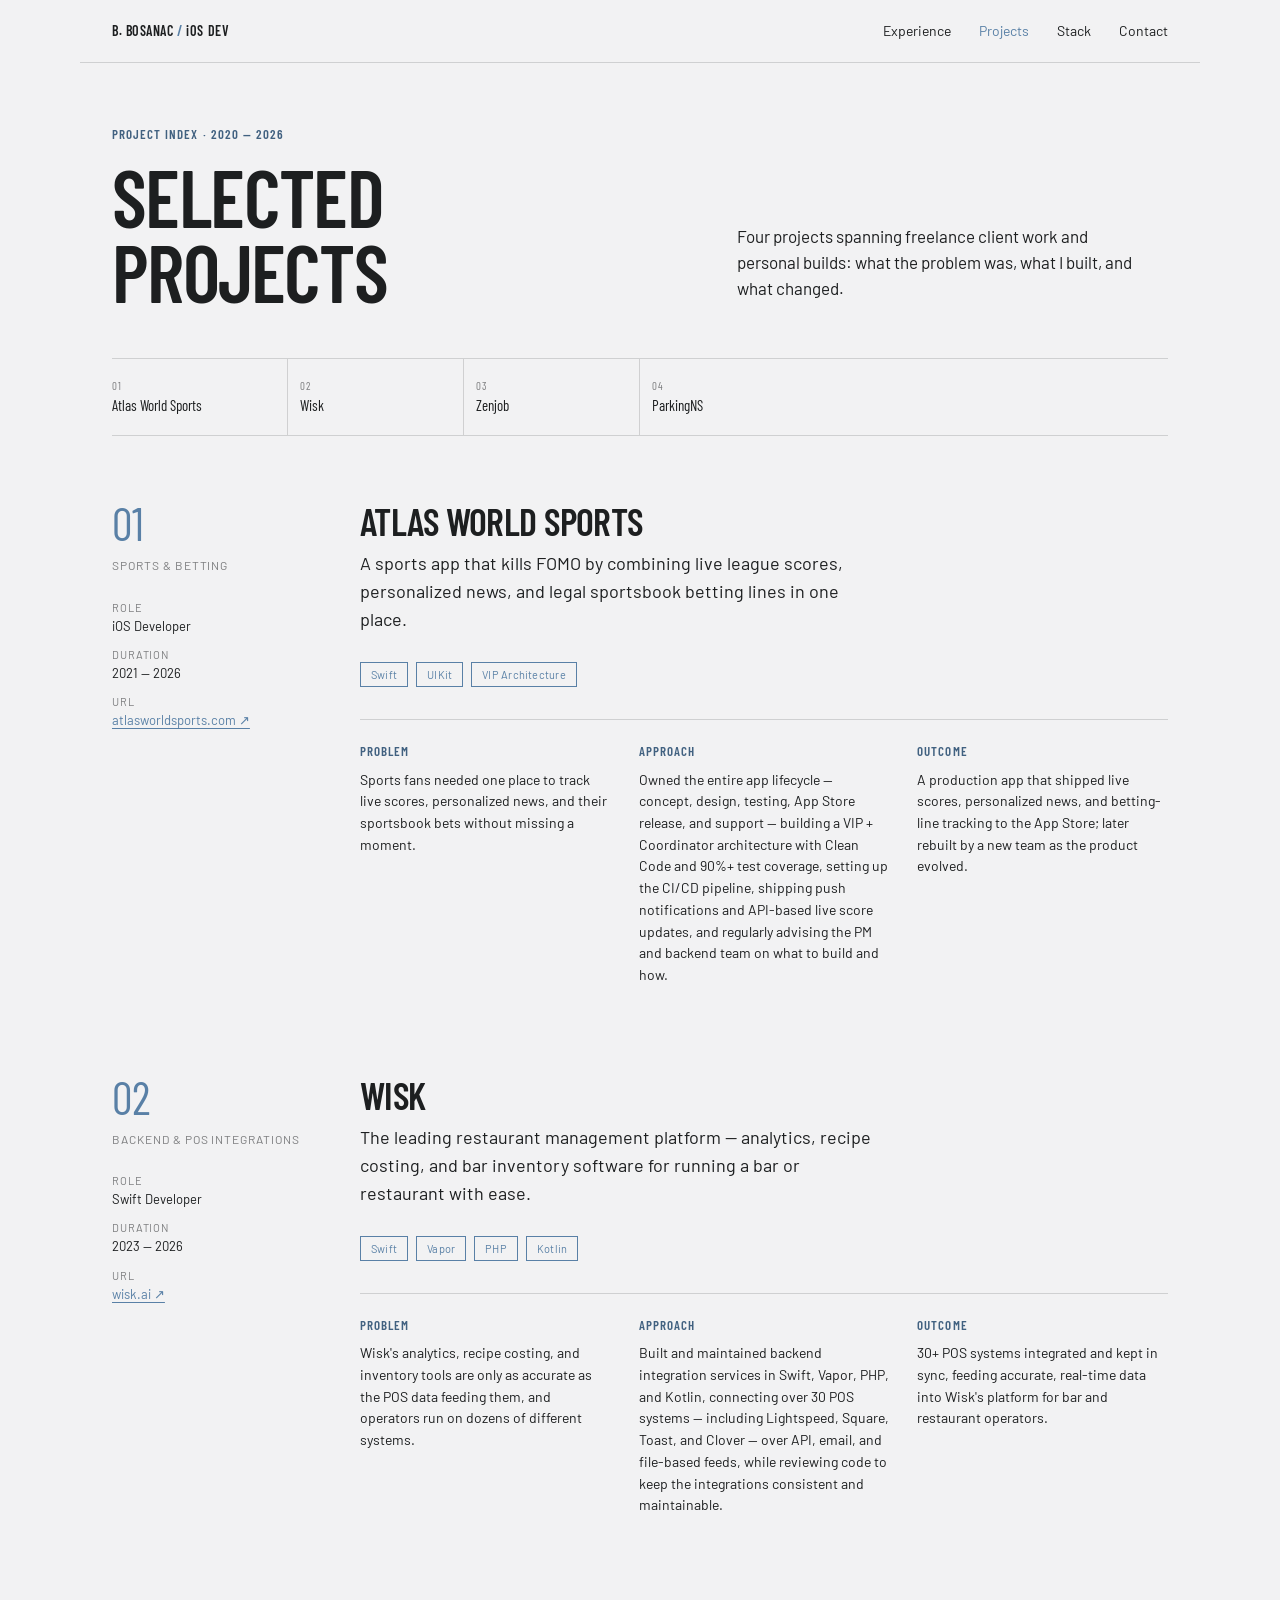
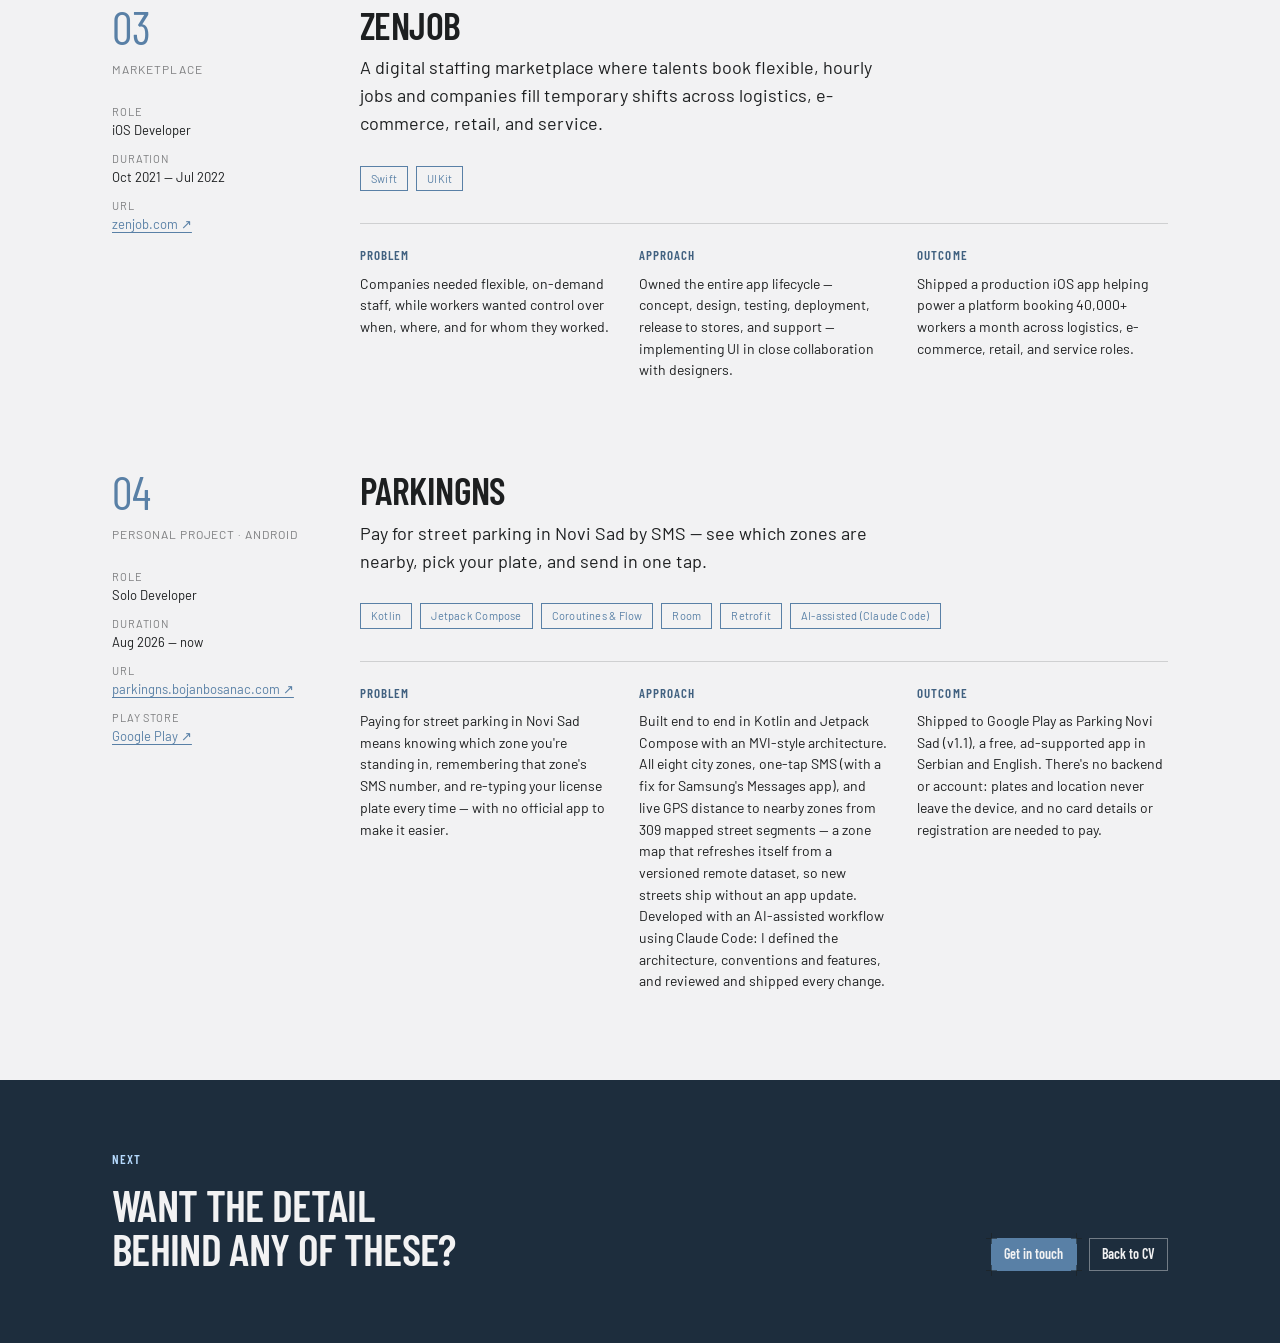
==== commit 8d853c7d: "Update ParkingNS project details from app codebase Describe GPS zone distance, remote zone data refr" ====
--- a/projects.html
+++ b/projects.html
@@ -41,7 +41,7 @@
       "position": 4,
       "name": "ParkingNS",
       "url": "https://bosanacbojan.github.io/projects.html#p4",
-      "about": "Personal Android app for paying street parking in Novi Sad by SMS.",
+      "about": "Personal Android app for paying street parking in Novi Sad by SMS, with GPS distance to nearby zones.",
       "creator": { "@type": "Person", "name": "Bojan Bosanac" }
     }
   ]
@@ -196,22 +196,27 @@
     </div>
     <div>
       <h2 class="proj-name">ParkingNS</h2>
-      <p class="proj-lede">Pay for street parking in Novi Sad by SMS — select your zone, confirm your plate, and send in one tap.</p>
+      <p class="proj-lede">Pay for street parking in Novi Sad by SMS — see which zones are nearby, pick your plate, and send in one tap.</p>
       <div class="tag-row">
         <span class="tag tag-outline">Kotlin</span>
-      </div>
-      <div class="pao">
-        <div>
-          <h6>Problem</h6>
-          <p>Paying for street parking in Novi Sad means knowing the right zone's SMS number and re-entering your license plate every time, with no official app to make it easier.</p>
-        </div>
-        <div>
-          <h6>Approach</h6>
-          <p>Designed and built a self-contained Android app end to end, covering all eight city parking zones (Extra, Red, Blue, White, Daily Ticket, Najlon, Štrand, and Sajam), letting drivers save multiple vehicles and switch between them, and preparing the correct SMS in one tap — no account or sign-up required.</p>
-        </div>
-        <div>
-          <h6>Outcome</h6>
-          <p>Shipped to the Google Play Store as a free, ad-supported app that keeps vehicle data on-device and needs no card details or registration to pay for parking.</p>
+        <span class="tag tag-outline">Jetpack Compose</span>
+        <span class="tag tag-outline">Coroutines &amp; Flow</span>
+        <span class="tag tag-outline">Room</span>
+        <span class="tag tag-outline">Retrofit</span>
+        <span class="tag tag-outline">AI-assisted (Claude Code)</span>
+      </div>
+      <div class="pao">
+        <div>
+          <h6>Problem</h6>
+          <p>Paying for street parking in Novi Sad means knowing which zone you're standing in, remembering that zone's SMS number, and re-typing your license plate every time — with no official app to make it easier.</p>
+        </div>
+        <div>
+          <h6>Approach</h6>
+          <p>Built end to end in Kotlin and Jetpack Compose with an MVI-style architecture. All eight city zones, one-tap SMS (with a fix for Samsung's Messages app), and live GPS distance to nearby zones from 309 mapped street segments — a zone map that refreshes itself from a versioned remote dataset, so new streets ship without an app update. Developed with an AI-assisted workflow using Claude Code: I defined the architecture, conventions and features, and reviewed and shipped every change.</p>
+        </div>
+        <div>
+          <h6>Outcome</h6>
+          <p>Shipped to Google Play as Parking Novi Sad (v1.1), a free, ad-supported app in Serbian and English. There's no backend or account: plates and location never leave the device, and no card details or registration are needed to pay.</p>
         </div>
       </div>
     </div>
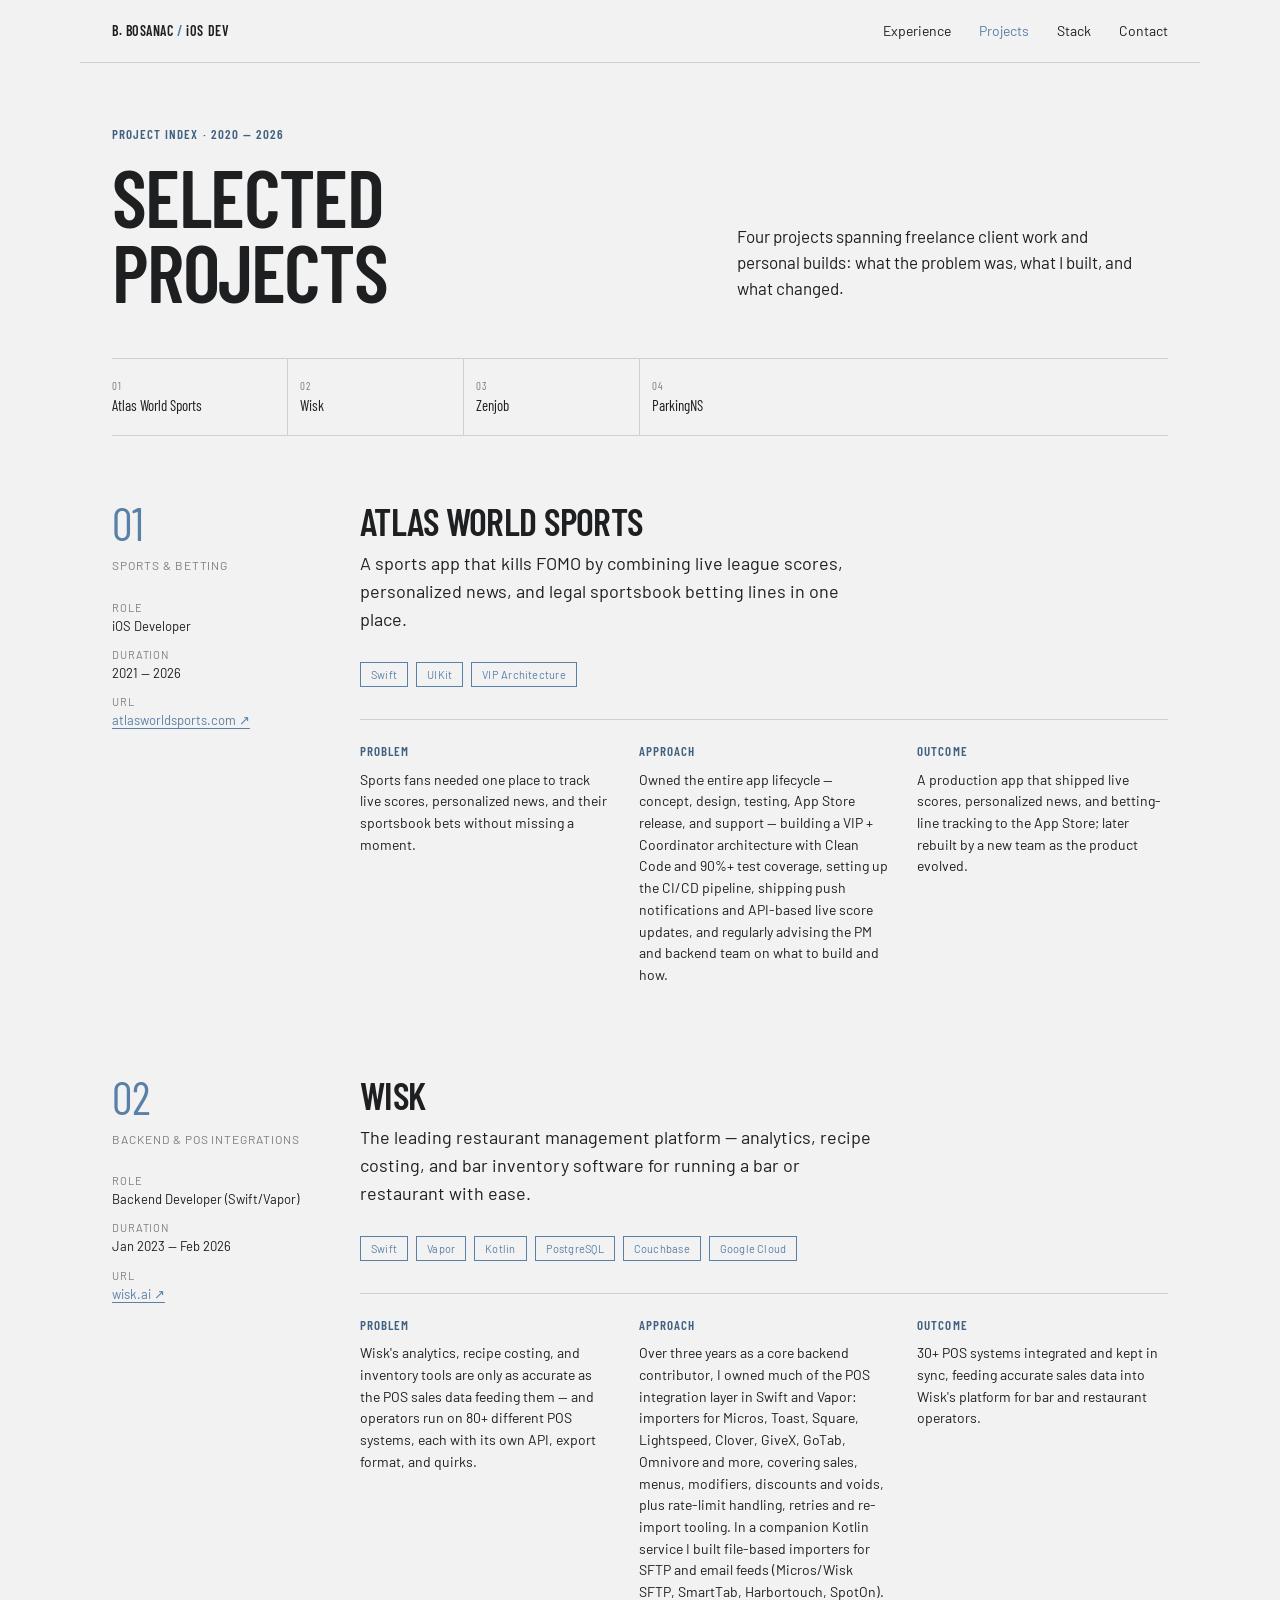
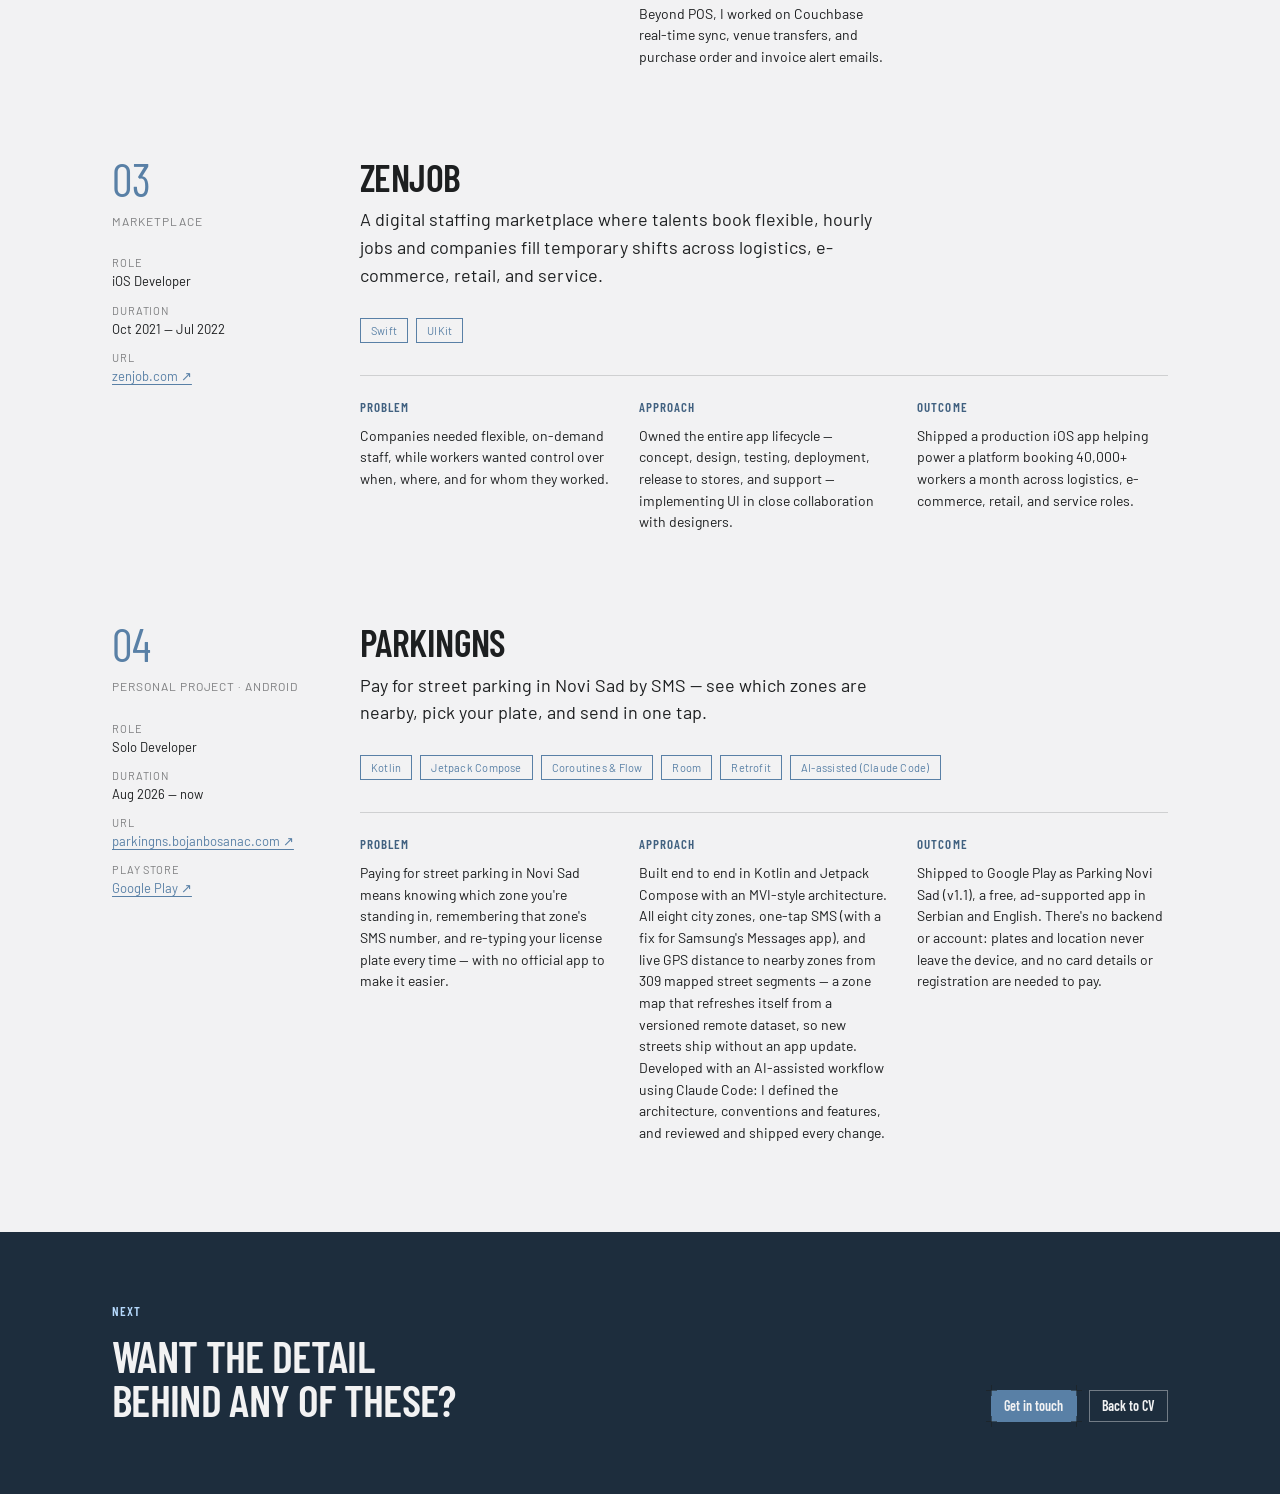
==== commit e93fa638: "Update Wisk project details from codebase Describe POS integration ownership across the Swift/Vapor " ====
--- a/projects.html
+++ b/projects.html
@@ -118,8 +118,8 @@
       <div class="proj-num">02</div>
       <div class="proj-kind text-muted">Backend &amp; POS Integrations</div>
       <div class="proj-meta">
-        <div><span class="label text-muted">Role</span>Swift Developer</div>
-        <div><span class="label text-muted">Duration</span>2023 — 2026</div>
+        <div><span class="label text-muted">Role</span>Backend Developer (Swift/Vapor)</div>
+        <div><span class="label text-muted">Duration</span>Jan 2023 — Feb 2026</div>
         <div><span class="label text-muted">URL</span><a href="https://www.wisk.ai/" target="_blank" rel="noopener">wisk.ai ↗</a></div>
       </div>
     </div>
@@ -129,21 +129,23 @@
       <div class="tag-row">
         <span class="tag tag-outline">Swift</span>
         <span class="tag tag-outline">Vapor</span>
-        <span class="tag tag-outline">PHP</span>
         <span class="tag tag-outline">Kotlin</span>
-      </div>
-      <div class="pao">
-        <div>
-          <h6>Problem</h6>
-          <p>Wisk's analytics, recipe costing, and inventory tools are only as accurate as the POS data feeding them, and operators run on dozens of different systems.</p>
-        </div>
-        <div>
-          <h6>Approach</h6>
-          <p>Built and maintained backend integration services in Swift, Vapor, PHP, and Kotlin, connecting over 30 POS systems — including Lightspeed, Square, Toast, and Clover — over API, email, and file-based feeds, while reviewing code to keep the integrations consistent and maintainable.</p>
-        </div>
-        <div>
-          <h6>Outcome</h6>
-          <p>30+ POS systems integrated and kept in sync, feeding accurate, real-time data into Wisk's platform for bar and restaurant operators.</p>
+        <span class="tag tag-outline">PostgreSQL</span>
+        <span class="tag tag-outline">Couchbase</span>
+        <span class="tag tag-outline">Google Cloud</span>
+      </div>
+      <div class="pao">
+        <div>
+          <h6>Problem</h6>
+          <p>Wisk's analytics, recipe costing, and inventory tools are only as accurate as the POS sales data feeding them — and operators run on 80+ different POS systems, each with its own API, export format, and quirks.</p>
+        </div>
+        <div>
+          <h6>Approach</h6>
+          <p>Over three years as a core backend contributor, I owned much of the POS integration layer in Swift and Vapor: importers for Micros, Toast, Square, Lightspeed, Clover, GiveX, GoTab, Omnivore and more, covering sales, menus, modifiers, discounts and voids, plus rate-limit handling, retries and re-import tooling. In a companion Kotlin service I built file-based importers for SFTP and email feeds (Micros/Wisk SFTP, SmartTab, Harbortouch, SpotOn). Beyond POS, I worked on Couchbase real-time sync, venue transfers, and purchase order and invoice alert emails.</p>
+        </div>
+        <div>
+          <h6>Outcome</h6>
+          <p>30+ POS systems integrated and kept in sync, feeding accurate sales data into Wisk's platform for bar and restaurant operators.</p>
         </div>
       </div>
     </div>
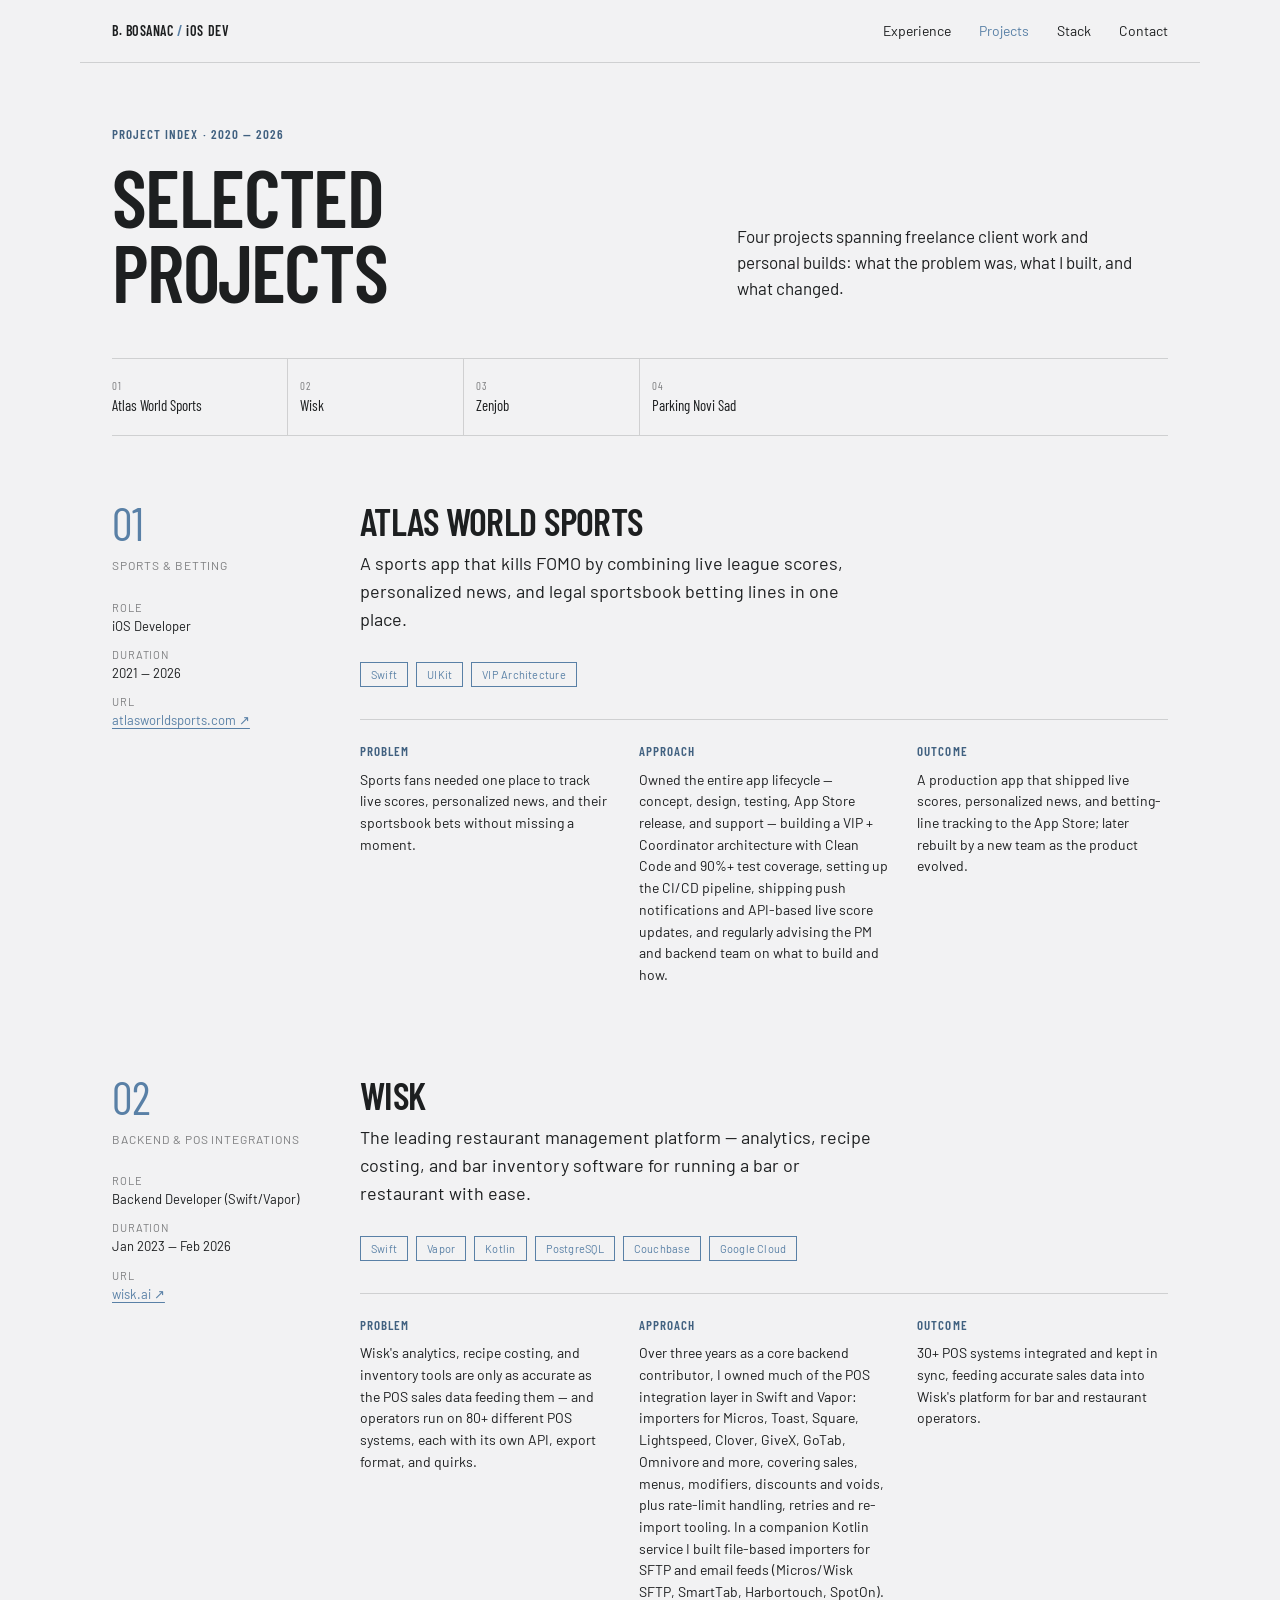
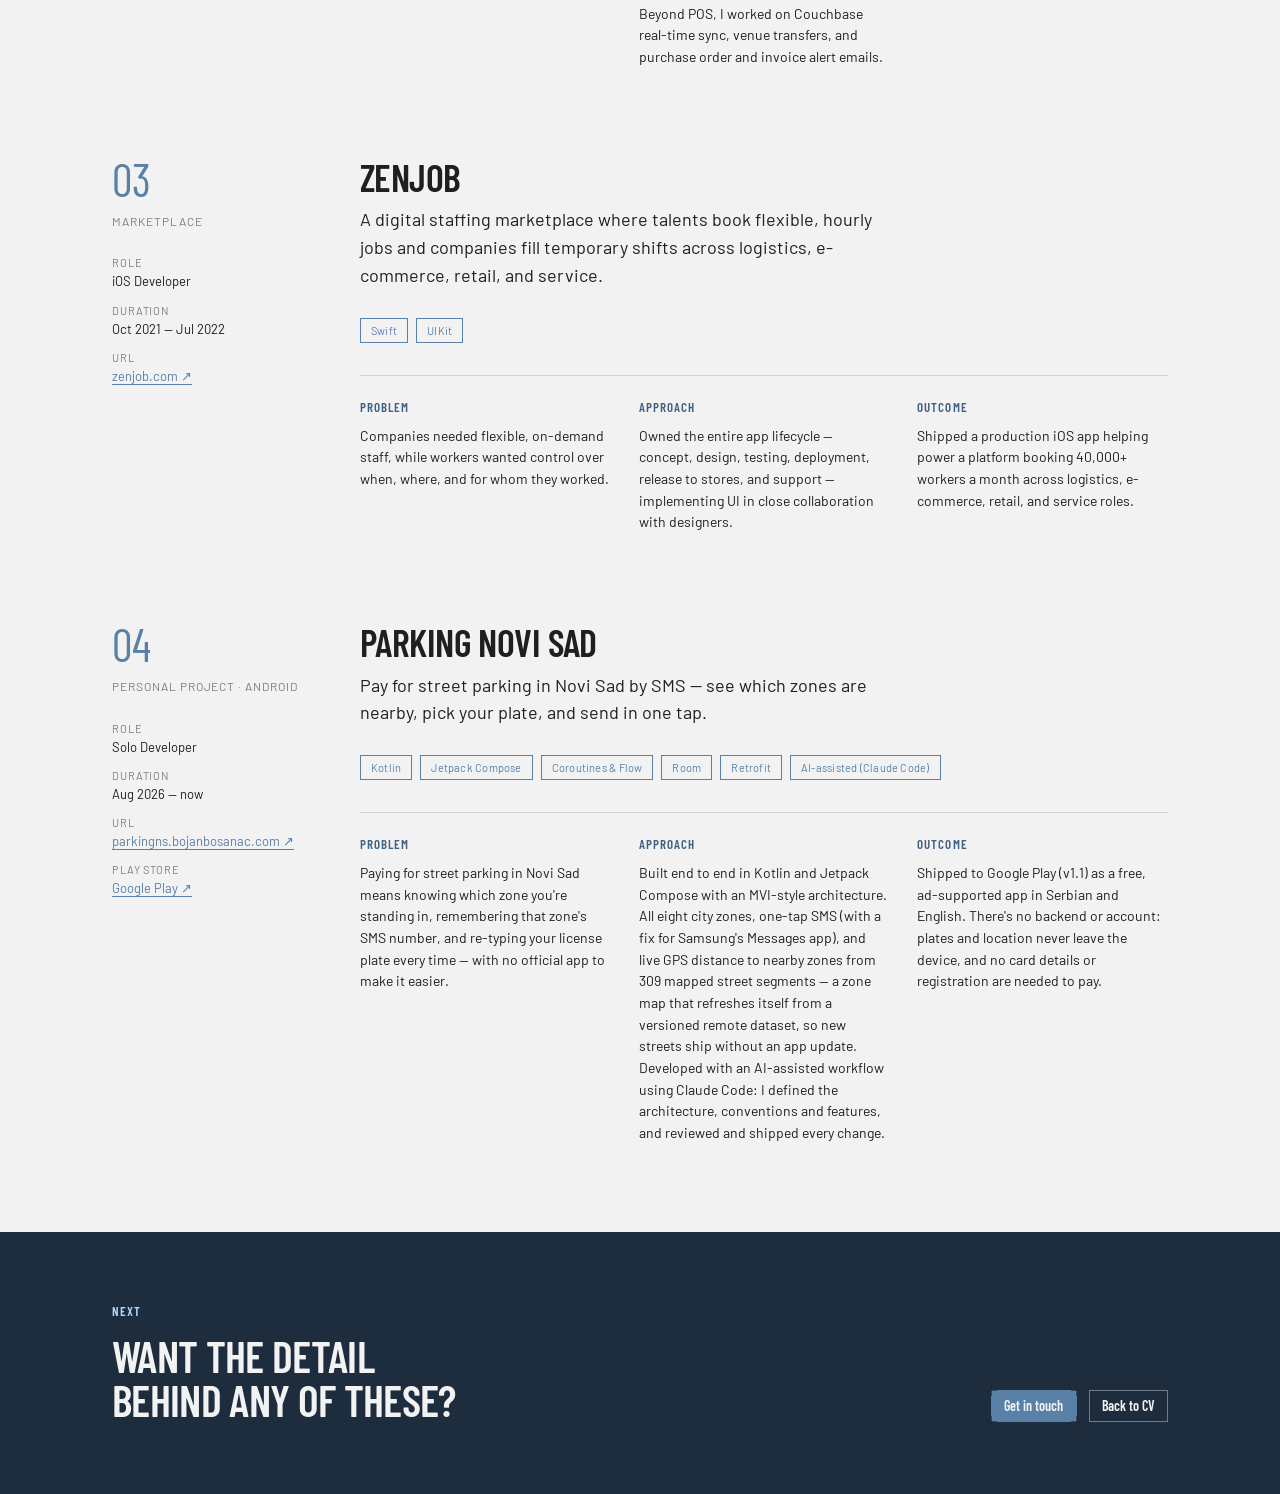
==== commit cd40eebd: "Rename ParkingNS project to Parking Novi Sad Co-Authored-By: Claude Opus 5.5 <noreply@anthropic.com>" ====
--- a/projects.html
+++ b/projects.html
@@ -39,7 +39,7 @@
     {
       "@type": "CreativeWork",
       "position": 4,
-      "name": "ParkingNS",
+      "name": "Parking Novi Sad",
       "url": "https://bosanacbojan.github.io/projects.html#p4",
       "about": "Personal Android app for paying street parking in Novi Sad by SMS, with GPS distance to nearby zones.",
       "creator": { "@type": "Person", "name": "Bojan Bosanac" }
@@ -74,7 +74,7 @@
       <a href="#p1"><span class="num text-muted">01</span>Atlas World Sports</a>
       <a href="#p2"><span class="num text-muted">02</span>Wisk</a>
       <a href="#p3"><span class="num text-muted">03</span>Zenjob</a>
-      <a href="#p4"><span class="num text-muted">04</span>ParkingNS</a>
+      <a href="#p4"><span class="num text-muted">04</span>Parking Novi Sad</a>
     </nav>
   </section>
 
@@ -197,7 +197,7 @@
       </div>
     </div>
     <div>
-      <h2 class="proj-name">ParkingNS</h2>
+      <h2 class="proj-name">Parking Novi Sad</h2>
       <p class="proj-lede">Pay for street parking in Novi Sad by SMS — see which zones are nearby, pick your plate, and send in one tap.</p>
       <div class="tag-row">
         <span class="tag tag-outline">Kotlin</span>
@@ -218,7 +218,7 @@
         </div>
         <div>
           <h6>Outcome</h6>
-          <p>Shipped to Google Play as Parking Novi Sad (v1.1), a free, ad-supported app in Serbian and English. There's no backend or account: plates and location never leave the device, and no card details or registration are needed to pay.</p>
+          <p>Shipped to Google Play (v1.1) as a free, ad-supported app in Serbian and English. There's no backend or account: plates and location never leave the device, and no card details or registration are needed to pay.</p>
         </div>
       </div>
     </div>
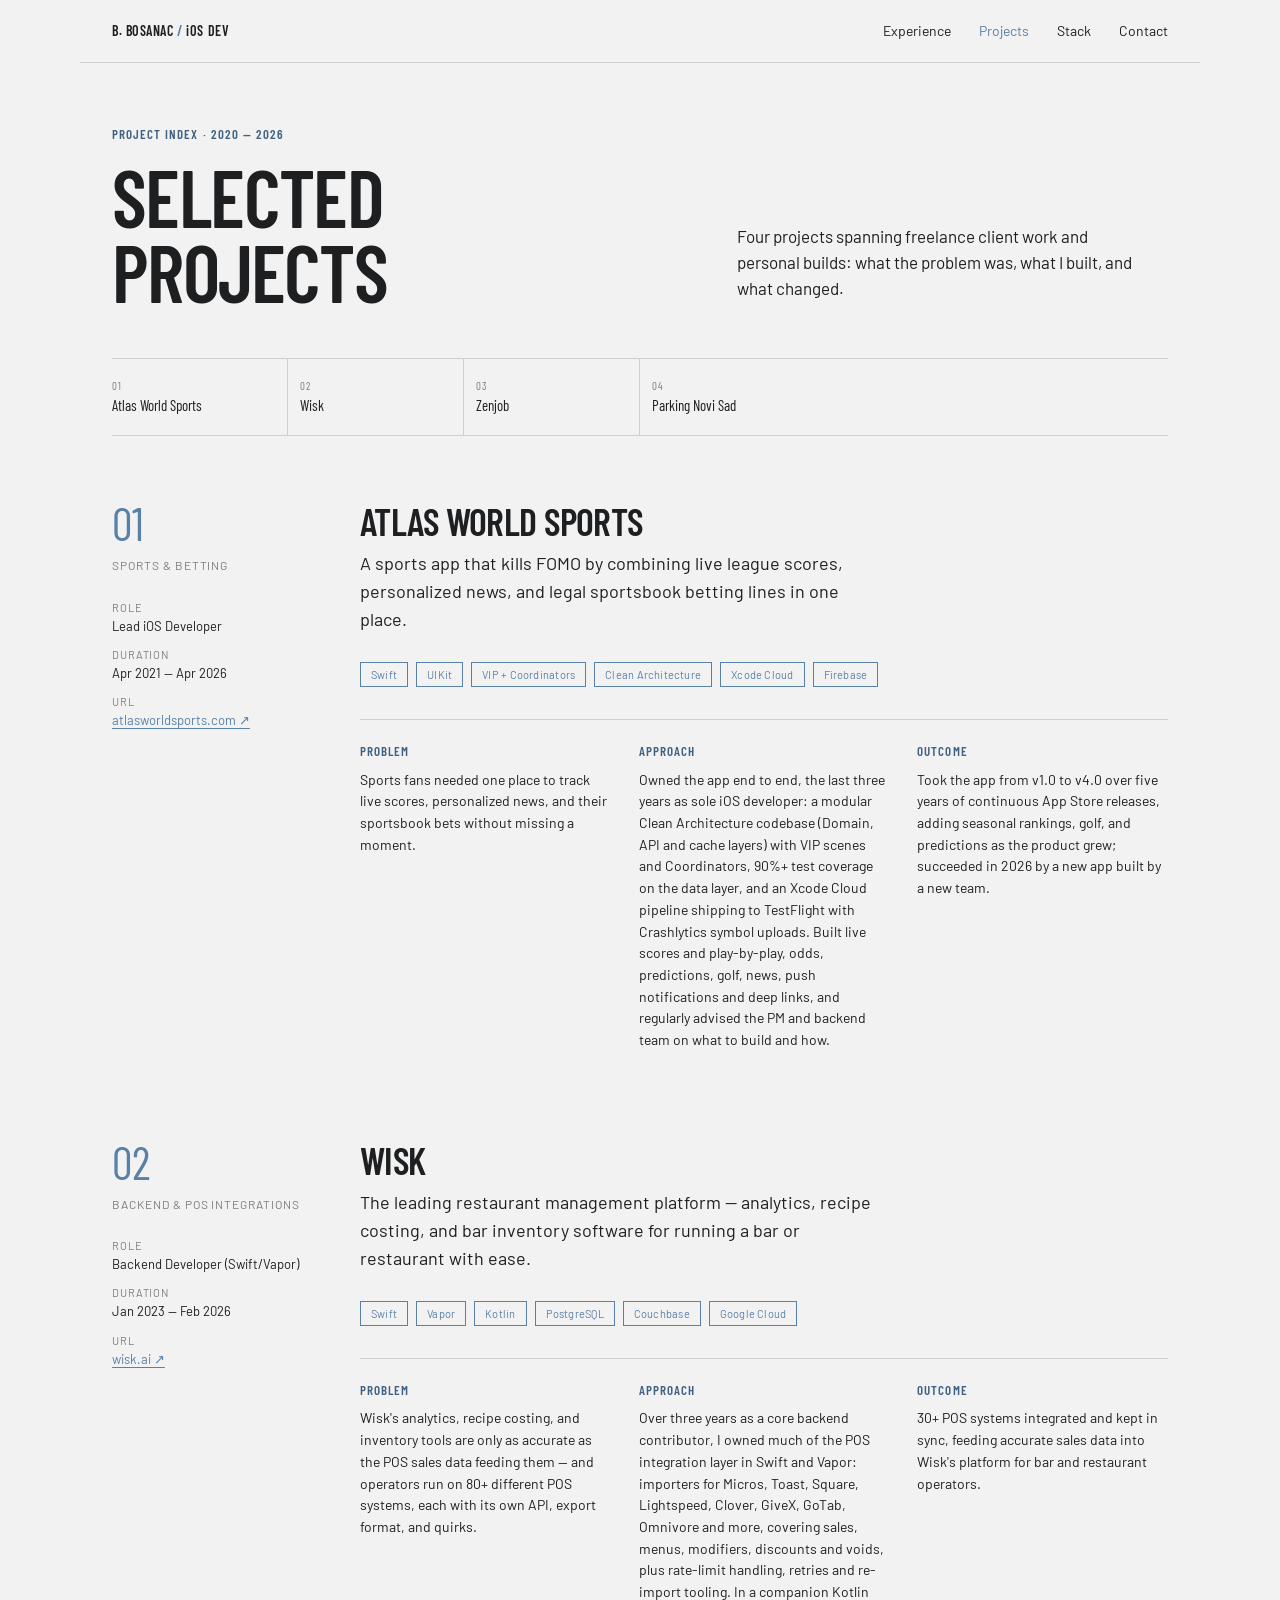
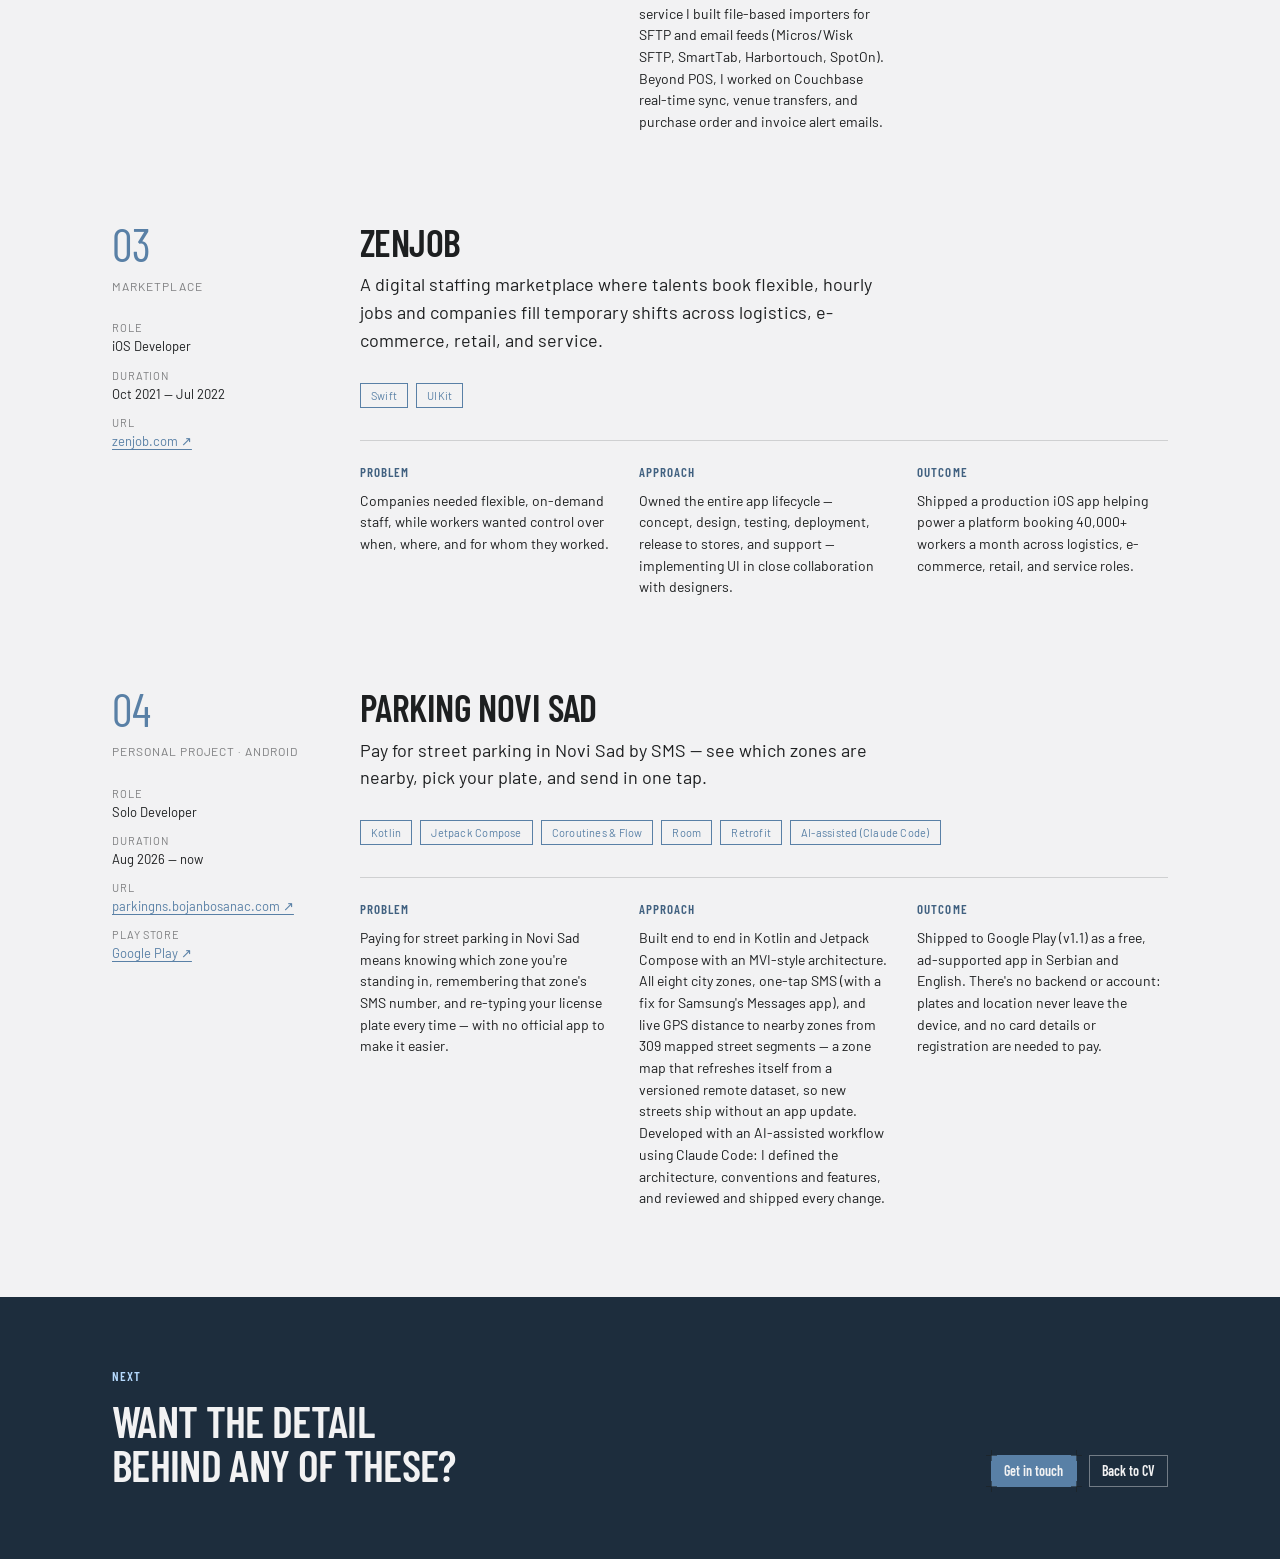
==== commit c4c1e9de: "Update Atlas World Sports project details from codebase Reflect lead role and dates, modular Clean A" ====
--- a/projects.html
+++ b/projects.html
@@ -83,8 +83,8 @@
       <div class="proj-num">01</div>
       <div class="proj-kind text-muted">Sports &amp; Betting</div>
       <div class="proj-meta">
-        <div><span class="label text-muted">Role</span>iOS Developer</div>
-        <div><span class="label text-muted">Duration</span>2021 — 2026</div>
+        <div><span class="label text-muted">Role</span>Lead iOS Developer</div>
+        <div><span class="label text-muted">Duration</span>Apr 2021 — Apr 2026</div>
         <div><span class="label text-muted">URL</span><a href="https://atlasworldsports.com/" target="_blank" rel="noopener">atlasworldsports.com ↗</a></div>
       </div>
     </div>
@@ -94,7 +94,10 @@
       <div class="tag-row">
         <span class="tag tag-outline">Swift</span>
         <span class="tag tag-outline">UIKit</span>
-        <span class="tag tag-outline">VIP Architecture</span>
+        <span class="tag tag-outline">VIP + Coordinators</span>
+        <span class="tag tag-outline">Clean Architecture</span>
+        <span class="tag tag-outline">Xcode Cloud</span>
+        <span class="tag tag-outline">Firebase</span>
       </div>
       <div class="pao">
         <div>
@@ -103,11 +106,11 @@
         </div>
         <div>
           <h6>Approach</h6>
-          <p>Owned the entire app lifecycle — concept, design, testing, App Store release, and support — building a VIP + Coordinator architecture with Clean Code and 90%+ test coverage, setting up the CI/CD pipeline, shipping push notifications and API-based live score updates, and regularly advising the PM and backend team on what to build and how.</p>
-        </div>
-        <div>
-          <h6>Outcome</h6>
-          <p>A production app that shipped live scores, personalized news, and betting-line tracking to the App Store; later rebuilt by a new team as the product evolved.</p>
+          <p>Owned the app end to end, the last three years as sole iOS developer: a modular Clean Architecture codebase (Domain, API and cache layers) with VIP scenes and Coordinators, 90%+ test coverage on the data layer, and an Xcode Cloud pipeline shipping to TestFlight with Crashlytics symbol uploads. Built live scores and play-by-play, odds, predictions, golf, news, push notifications and deep links, and regularly advised the PM and backend team on what to build and how.</p>
+        </div>
+        <div>
+          <h6>Outcome</h6>
+          <p>Took the app from v1.0 to v4.0 over five years of continuous App Store releases, adding seasonal rankings, golf, and predictions as the product grew; succeeded in 2026 by a new app built by a new team.</p>
         </div>
       </div>
     </div>
